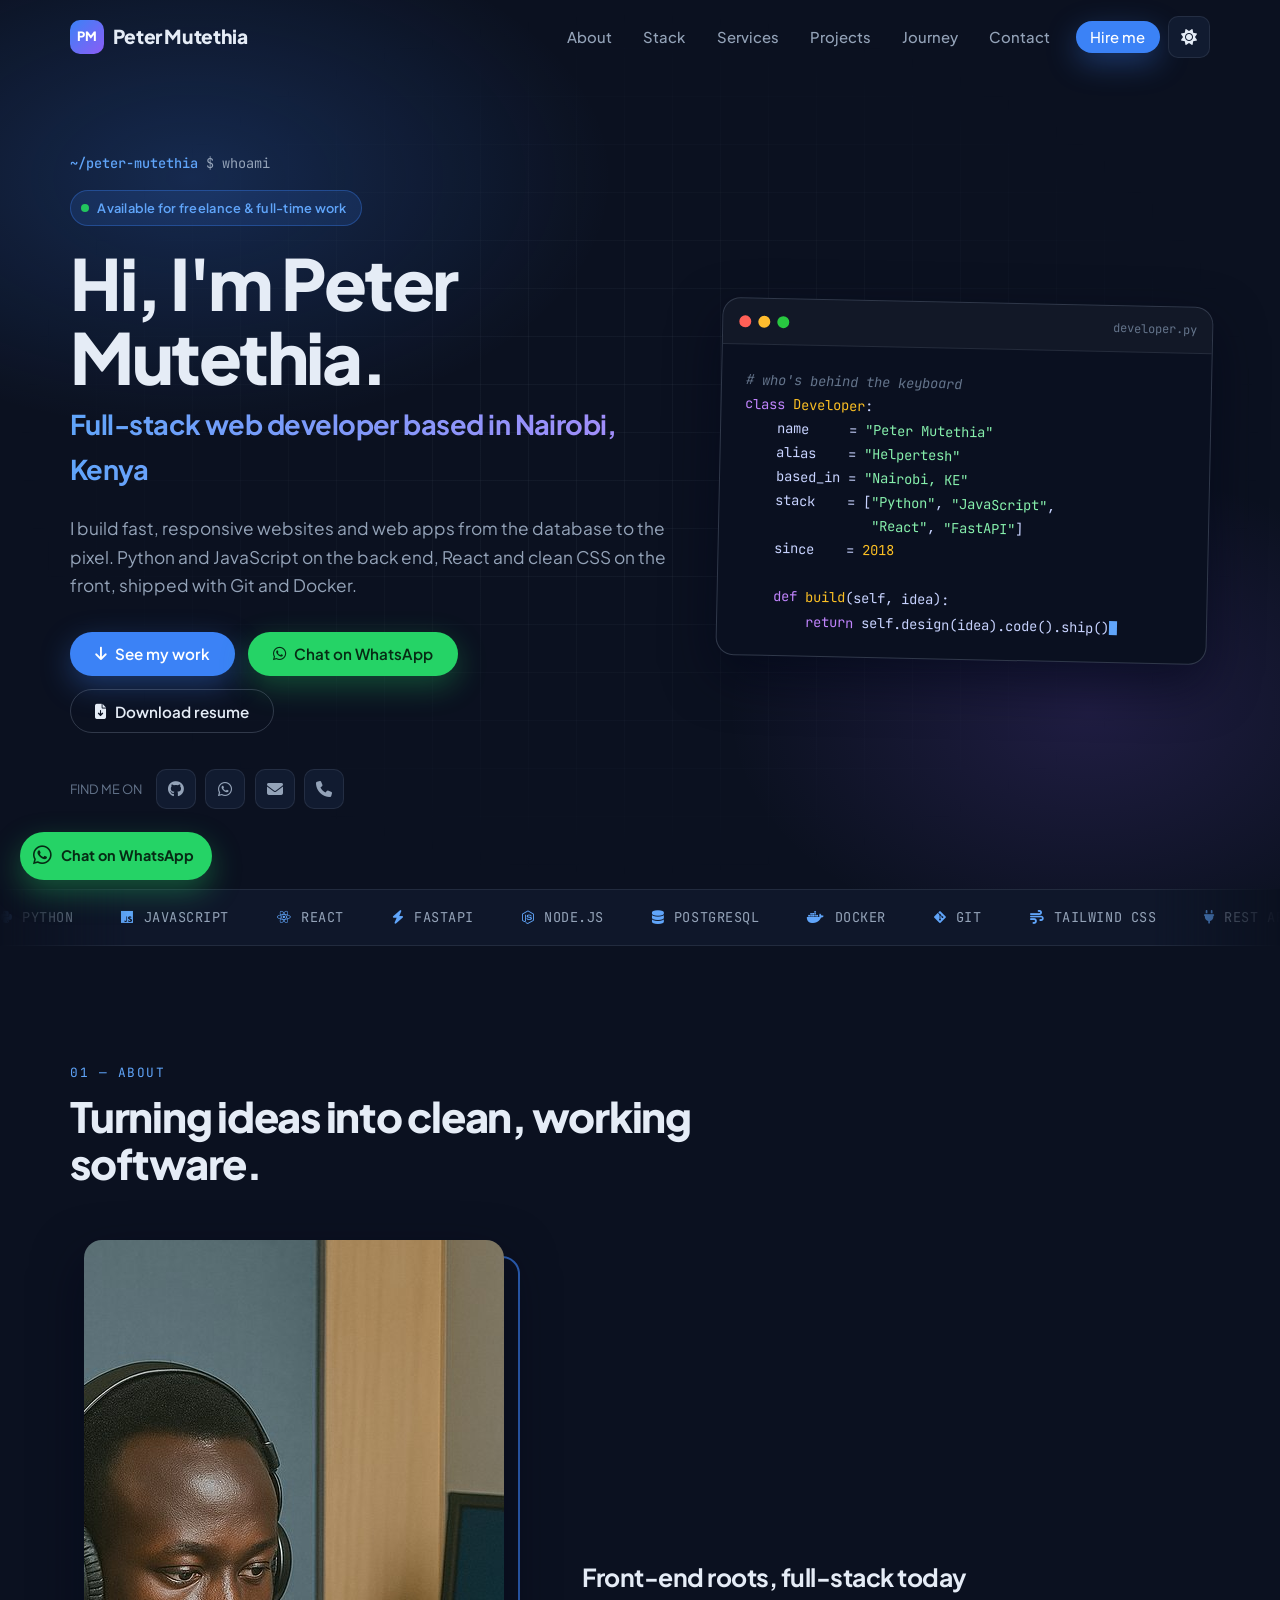
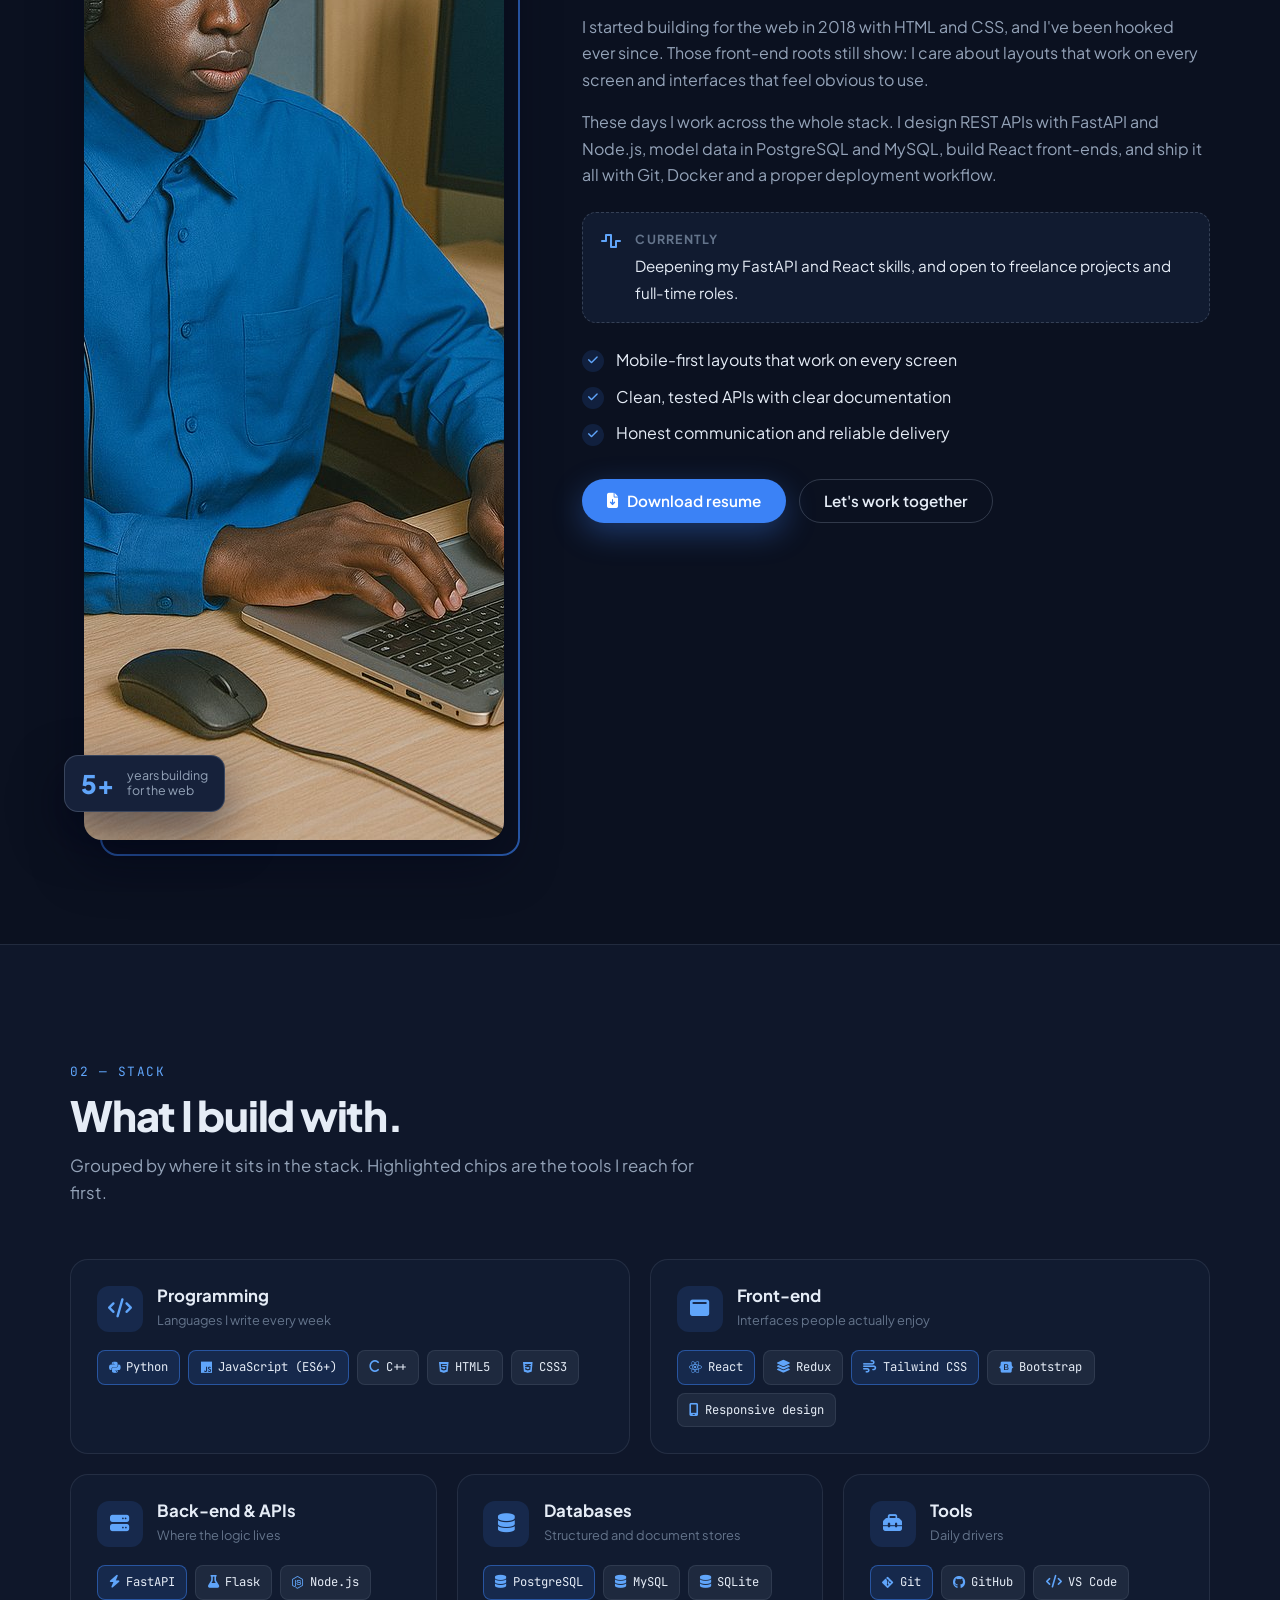
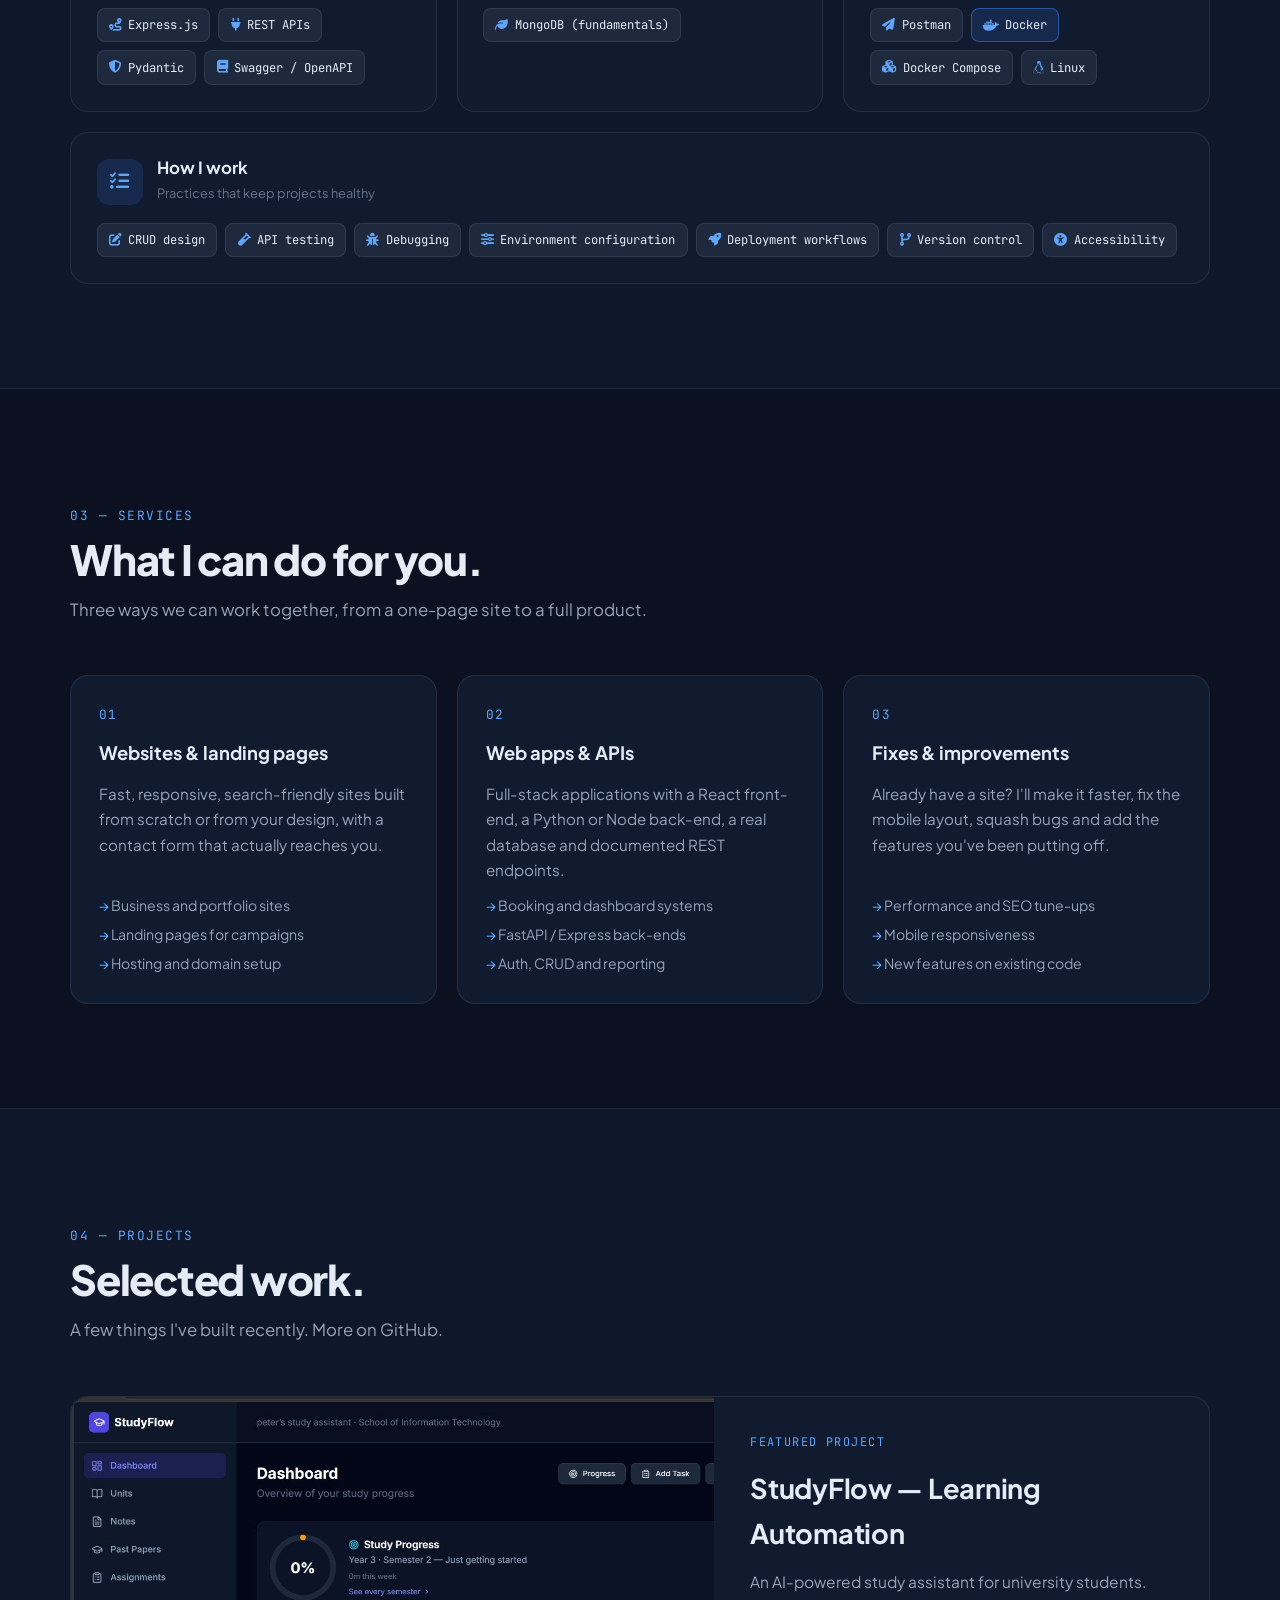
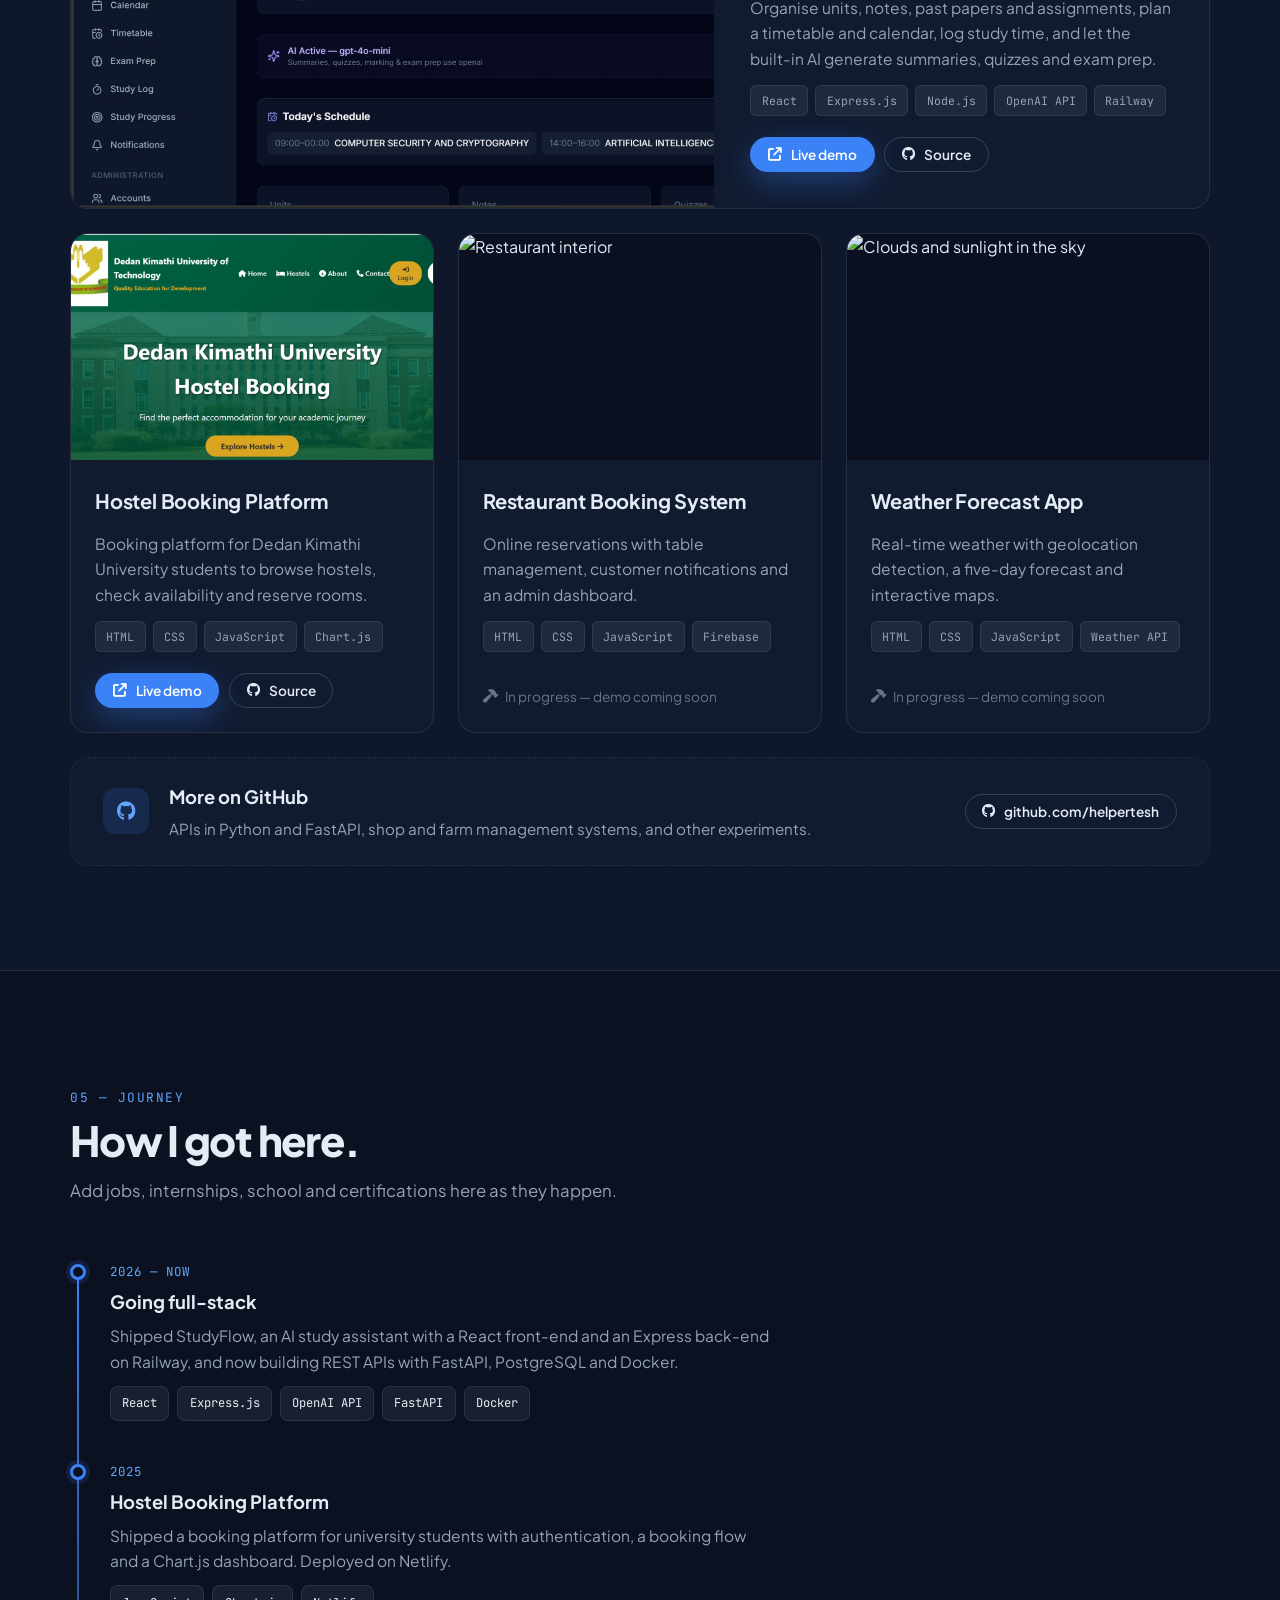
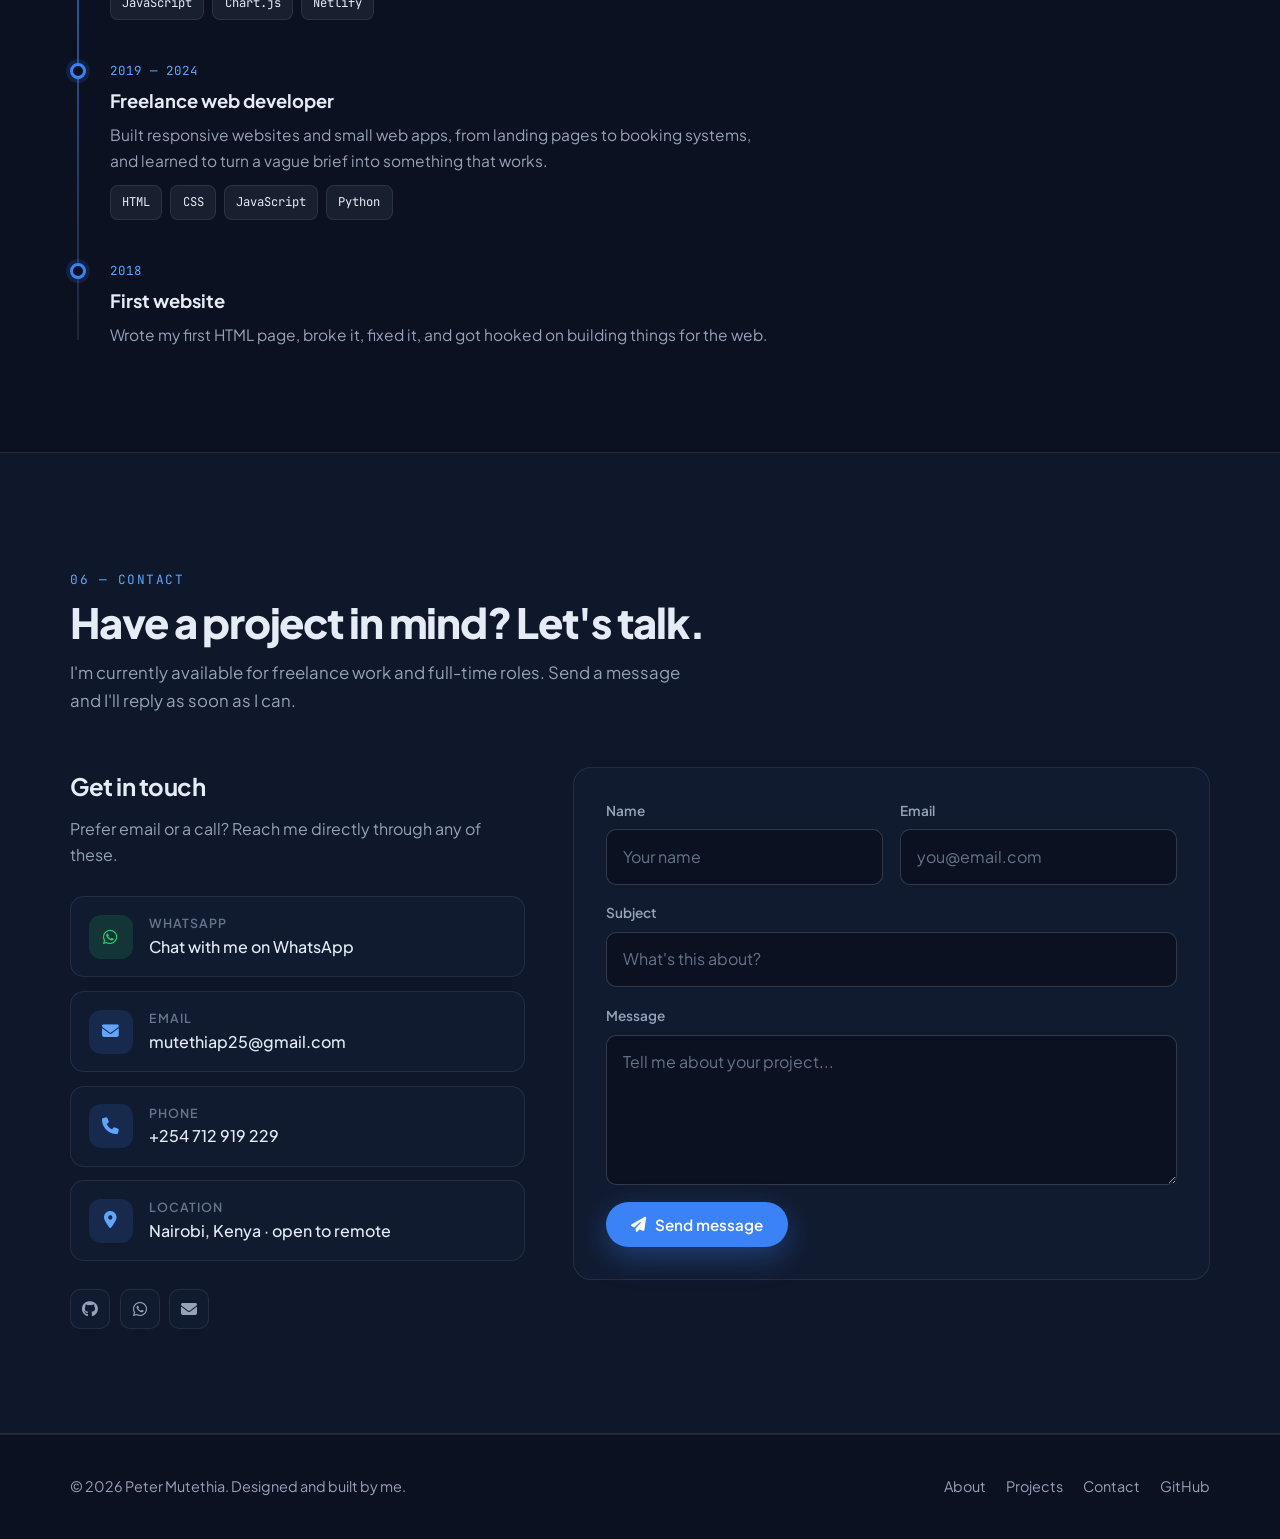
==== deploy/index.html @ 131091c8 "Initial commit: portfolio project" ====
<!DOCTYPE html>
<html lang="en" data-theme="dark">
<head>
    <meta charset="UTF-8">
    <meta name="viewport" content="width=device-width, initial-scale=1.0">
    <title>Peter Mutethia | Full-Stack Web Developer</title>
    <meta name="description" content="Peter Mutethia (Helpertesh) is a full-stack web developer in Nairobi, Kenya, building fast, responsive websites and web apps with Python, JavaScript, React and FastAPI.">
    <meta name="theme-color" content="#0b1120">

    <!-- Social sharing (what shows up when you paste the link in WhatsApp, LinkedIn, X) -->
    <meta property="og:type" content="website">
    <meta property="og:title" content="Peter Mutethia | Full-Stack Web Developer">
    <meta property="og:description" content="Fast, responsive websites and web apps. Python, JavaScript, React, FastAPI. Based in Nairobi, Kenya.">
    <meta property="og:image" content="assets/peter.jpg">
    <meta name="twitter:card" content="summary_large_image">

    <link rel="icon" href="data:image/svg+xml,%3Csvg xmlns='http://www.w3.org/2000/svg' viewBox='0 0 64 64'%3E%3Crect width='64' height='64' rx='14' fill='%233b82f6'/%3E%3Ctext x='32' y='43' font-family='Arial' font-weight='700' font-size='32' fill='white' text-anchor='middle'%3EPM%3C/text%3E%3C/svg%3E">
    <link rel="preconnect" href="https://fonts.googleapis.com">
    <link rel="preconnect" href="https://fonts.gstatic.com" crossorigin>
    <link href="https://fonts.googleapis.com/css2?family=Plus+Jakarta+Sans:wght@400;500;600;700;800&family=JetBrains+Mono:wght@400;500&display=swap" rel="stylesheet">
    <link rel="stylesheet" href="https://cdnjs.cloudflare.com/ajax/libs/font-awesome/6.4.0/css/all.min.css">
    <script src="https://cdn.jsdelivr.net/npm/emailjs-com@3.2.0/dist/email.min.js"></script>

    <!-- Structured data so Google understands who this page is about -->
    <script type="application/ld+json">
    {
      "@context": "https://schema.org",
      "@type": "Person",
      "name": "Peter Mutethia",
      "alternateName": "Helpertesh",
      "jobTitle": "Full-Stack Web Developer",
      "email": "mailto:mutethiap25@gmail.com",
      "telephone": "+254712919229",
      "address": { "@type": "PostalAddress", "addressLocality": "Nairobi", "addressCountry": "KE" },
      "sameAs": ["https://github.com/helpertesh"]
    }
    </script>

    <style>
        :root {
            --bg: #0b1120;
            --bg-2: #0f172a;
            --card: #111b30;
            --card-2: #16213a;
            --border: rgba(148, 163, 184, 0.14);
            --border-strong: rgba(148, 163, 184, 0.28);
            --grid: rgba(148, 163, 184, 0.06);
            --text: #e5ecf6;
            --muted: #94a3b8;
            --muted-2: #64748b;
            --accent: #3b82f6;
            --accent-2: #60a5fa;
            --accent-soft: rgba(59, 130, 246, 0.14);
            --glow-1: rgba(59, 130, 246, 0.22);
            --glow-2: rgba(139, 92, 246, 0.16);
            --success: #22c55e;
            --error: #ef4444;
            --radius: 18px;
            --radius-sm: 10px;
            --shadow: 0 20px 50px rgba(2, 6, 23, 0.55);
            --ease: cubic-bezier(0.22, 1, 0.36, 1);
        }
        :root[data-theme="light"] {
            --bg: #f6f8fc;
            --bg-2: #eef2f8;
            --card: #ffffff;
            --card-2: #f1f5fb;
            --border: rgba(15, 23, 42, 0.08);
            --border-strong: rgba(15, 23, 42, 0.16);
            --grid: rgba(15, 23, 42, 0.05);
            --text: #0f172a;
            --muted: #475569;
            --muted-2: #64748b;
            --accent: #2563eb;
            --accent-2: #1d4ed8;
            --accent-soft: rgba(37, 99, 235, 0.1);
            --glow-1: rgba(37, 99, 235, 0.14);
            --glow-2: rgba(139, 92, 246, 0.12);
            --shadow: 0 20px 50px rgba(15, 23, 42, 0.12);
        }

        *, *::before, *::after { box-sizing: border-box; margin: 0; padding: 0; }
        html { scroll-behavior: smooth; }
        body {
            font-family: 'Plus Jakarta Sans', system-ui, -apple-system, 'Segoe UI', sans-serif;
            background: var(--bg); color: var(--text); line-height: 1.65;
            -webkit-font-smoothing: antialiased; overflow-x: hidden;
            transition: background .3s, color .3s;
        }
        img { display: block; max-width: 100%; }
        a { color: inherit; text-decoration: none; }
        ul { list-style: none; }
        button, input, textarea { font: inherit; color: inherit; }
        ::selection { background: var(--accent); color: #fff; }
        .container { width: min(1140px, 100% - 2rem); margin: 0 auto; }
        .mono { font-family: 'JetBrains Mono', monospace; }

        /* ---------- Buttons ---------- */
        .btn {
            display: inline-flex; align-items: center; gap: .55rem;
            padding: .85rem 1.5rem; border-radius: 999px;
            font-weight: 600; font-size: .95rem; line-height: 1;
            border: 1px solid transparent; cursor: pointer; white-space: nowrap;
            transition: transform .25s var(--ease), background .25s, border-color .25s, box-shadow .25s, color .25s;
        }
        .btn:active { transform: translateY(1px) scale(.99); }
        .btn-primary { background: var(--accent); color: #fff; box-shadow: 0 10px 30px rgba(59, 130, 246, 0.35); }
        .btn-primary:hover { background: var(--accent-2); transform: translateY(-2px); box-shadow: 0 14px 34px rgba(59, 130, 246, 0.45); }
        .btn-ghost { background: transparent; color: var(--text); border-color: var(--border-strong); }
        .btn-ghost:hover { border-color: var(--accent-2); color: var(--accent-2); transform: translateY(-2px); }
        .btn-sm { padding: .6rem 1.05rem; font-size: .85rem; }
        .btn:disabled { opacity: .6; cursor: not-allowed; transform: none; }

        /* ---------- Header ---------- */
        .site-header {
            position: fixed; inset: 0 0 auto 0; z-index: 100; padding: 1rem 0;
            transition: padding .3s, background .3s, border-color .3s;
            border-bottom: 1px solid transparent;
        }
        .site-header.scrolled {
            padding: .6rem 0; background: color-mix(in srgb, var(--bg) 80%, transparent);
            backdrop-filter: blur(14px); -webkit-backdrop-filter: blur(14px);
            border-bottom-color: var(--border);
        }
        .nav { display: flex; align-items: center; justify-content: space-between; gap: 1rem; }
        .logo { font-weight: 800; font-size: 1.2rem; letter-spacing: -.02em; display: inline-flex; align-items: center; gap: .55rem; }
        .logo-mark {
            width: 34px; height: 34px; border-radius: 10px;
            background: linear-gradient(135deg, var(--accent), #8b5cf6);
            display: grid; place-items: center; font-size: .8rem; font-weight: 800; color: #fff; letter-spacing: 0;
        }
        .nav-right { display: flex; align-items: center; gap: .5rem; }
        .nav-links { display: flex; align-items: center; gap: .25rem; }
        .nav-links a {
            padding: .5rem .85rem; border-radius: 999px; font-weight: 500; font-size: .93rem; color: var(--muted);
            transition: color .2s, background .2s;
        }
        .nav-links a:hover, .nav-links a.active { color: var(--text); background: color-mix(in srgb, var(--muted) 12%, transparent); }
        .nav-links a.nav-cta { margin-left: .5rem; color: #fff; background: var(--accent); }
        .nav-links a.nav-cta:hover { background: var(--accent-2); color: #fff; }
        .icon-btn {
            width: 42px; height: 42px; border-radius: 10px; display: grid; place-items: center;
            background: var(--card); border: 1px solid var(--border); cursor: pointer; font-size: 1rem; color: var(--text);
            transition: border-color .2s, color .2s, transform .2s;
        }
        .icon-btn:hover { border-color: var(--accent); color: var(--accent-2); }
        .nav-toggle { display: none; }

        /* ---------- Hero ---------- */
        .hero {
            position: relative; overflow: hidden; padding: 9.5rem 0 5rem;
            min-height: min(100svh, 860px); display: flex; align-items: center;
        }
        .hero::before {
            content: ""; position: absolute; inset: 0; pointer-events: none;
            background:
                radial-gradient(700px 420px at 15% 20%, var(--glow-1), transparent 60%),
                radial-gradient(600px 400px at 85% 80%, var(--glow-2), transparent 60%);
        }
        .hero::after {
            content: ""; position: absolute; inset: 0; pointer-events: none;
            background-image: linear-gradient(var(--grid) 1px, transparent 1px), linear-gradient(90deg, var(--grid) 1px, transparent 1px);
            background-size: 48px 48px;
            mask-image: radial-gradient(ellipse at center, #000 20%, transparent 70%);
            -webkit-mask-image: radial-gradient(ellipse at center, #000 20%, transparent 70%);
        }
        .hero .container { position: relative; z-index: 1; }
        .hero-grid { display: grid; grid-template-columns: minmax(0, 1.1fr) minmax(0, .9fr); gap: 3rem; align-items: center; }
        .hero-copy, .hero-code { min-width: 0; }
        .terminal-line { font-family: 'JetBrains Mono', monospace; font-size: .85rem; color: var(--muted); margin-bottom: 1rem; }
        .terminal-line b { color: var(--accent-2); font-weight: 500; }
        .pill {
            display: inline-flex; align-items: center; gap: .55rem; padding: .4rem .9rem .4rem .6rem; border-radius: 999px;
            background: var(--accent-soft); border: 1px solid rgba(59, 130, 246, 0.35);
            color: var(--accent-2); font-size: .8rem; font-weight: 600; letter-spacing: .02em;
        }
        .pill .dot { width: 8px; height: 8px; border-radius: 50%; background: var(--success); animation: pulse 2s infinite; }
        @keyframes pulse {
            0% { box-shadow: 0 0 0 0 rgba(34, 197, 94, .6); }
            70% { box-shadow: 0 0 0 9px rgba(34, 197, 94, 0); }
            100% { box-shadow: 0 0 0 0 rgba(34, 197, 94, 0); }
        }
        .hero h1 { margin: 1.25rem 0 .5rem; font-size: clamp(2.6rem, 6vw, 4.4rem); line-height: 1.05; font-weight: 800; letter-spacing: -.035em; }
        .hero-role {
            font-size: clamp(1.2rem, 2.6vw, 1.7rem); font-weight: 700; letter-spacing: -.02em;
            background: linear-gradient(90deg, var(--accent-2), #a78bfa);
            -webkit-background-clip: text; background-clip: text; color: transparent;
        }
        .lead { margin: 1.4rem 0 2rem; max-width: 52ch; color: var(--muted); font-size: 1.08rem; }
        .hero-actions { display: flex; flex-wrap: wrap; gap: .8rem; }
        .hero-social { display: flex; align-items: center; gap: .6rem; margin-top: 2.25rem; }
        .hero-social span { font-size: .8rem; color: var(--muted-2); margin-right: .25rem; }
        .icon-link {
            width: 40px; height: 40px; border-radius: 10px; display: grid; place-items: center;
            border: 1px solid var(--border); background: var(--card); color: var(--muted); transition: all .25s var(--ease);
        }
        .icon-link:hover { color: var(--accent-2); border-color: var(--accent); background: var(--accent-soft); transform: translateY(-2px); }

        .code-window {
            border-radius: var(--radius); background: #0a1020; border: 1px solid rgba(148,163,184,.28);
            box-shadow: var(--shadow); overflow: hidden; transform: rotate(1.2deg); transition: transform .6s var(--ease);
        }
        .code-window:hover { transform: rotate(0deg) translateY(-4px); }
        .code-bar { display: flex; align-items: center; gap: .45rem; padding: .8rem 1rem; background: rgba(255,255,255,.03); border-bottom: 1px solid rgba(148,163,184,.14); }
        .code-bar i { width: 12px; height: 12px; border-radius: 50%; display: block; }
        .code-bar i:nth-child(1) { background: #ff5f57; } .code-bar i:nth-child(2) { background: #febc2e; } .code-bar i:nth-child(3) { background: #28c840; }
        .code-bar span { margin-left: auto; font-family: 'JetBrains Mono', monospace; font-size: .75rem; color: #64748b; }
        .code-window pre { margin: 0; padding: 1.4rem 1.5rem; font-family: 'JetBrains Mono', monospace; font-size: .86rem; line-height: 1.75; color: #c7d2fe; overflow-x: auto; }
        .kw { color: #c084fc; } .fn { color: #fbbf24; } .str { color: #86efac; } .pr { color: #7dd3fc; } .cm { color: #64748b; font-style: italic; }
        .cursor { display: inline-block; width: 8px; height: 1em; background: #60a5fa; vertical-align: -2px; animation: blink 1s steps(2) infinite; }
        @keyframes blink { to { visibility: hidden; } }

        /* ---------- Ticker ---------- */
        .ticker {
            border-top: 1px solid var(--border); border-bottom: 1px solid var(--border);
            background: var(--bg-2); overflow: hidden; padding: 1rem 0;
            mask-image: linear-gradient(90deg, transparent, #000 10%, #000 90%, transparent);
            -webkit-mask-image: linear-gradient(90deg, transparent, #000 10%, #000 90%, transparent);
        }
        .ticker-track { display: flex; gap: 3rem; width: max-content; animation: scroll 36s linear infinite; }
        .ticker-track span { display: inline-flex; align-items: center; gap: .6rem; font-family: 'JetBrains Mono', monospace; font-size: .85rem; color: var(--muted); letter-spacing: .04em; text-transform: uppercase; }
        .ticker-track span i { color: var(--accent-2); }
        @keyframes scroll { to { transform: translateX(-50%); } }

        /* ---------- Sections ---------- */
        .section { padding: 6.5rem 0; }
        .section-alt { background: var(--bg-2); border-top: 1px solid var(--border); border-bottom: 1px solid var(--border); }
        .section-head { max-width: 640px; margin-bottom: 3.25rem; }
        .section-head .eyebrow { font-family: 'JetBrains Mono', monospace; font-size: .8rem; letter-spacing: .12em; text-transform: uppercase; color: var(--accent-2); margin-bottom: .6rem; }
        .section-head h2 { font-size: clamp(1.9rem, 4vw, 2.6rem); letter-spacing: -.03em; font-weight: 800; line-height: 1.15; }
        .section-head p { margin-top: .75rem; color: var(--muted); font-size: 1.05rem; }

        /* ---------- About ---------- */
        .about-grid { display: grid; grid-template-columns: minmax(0, 5fr) minmax(0, 7fr); gap: 4rem; align-items: center; }
        .about-photo { position: relative; max-width: 420px; justify-self: center; }
        .about-photo::before { content: ""; position: absolute; inset: 0; border-radius: var(--radius); border: 2px solid var(--accent); transform: translate(16px, 16px); opacity: .7; z-index: 0; }
        .about-photo img { position: relative; z-index: 1; border-radius: var(--radius); aspect-ratio: 4 / 5; object-fit: cover; object-position: center top; box-shadow: var(--shadow); }
        .about-badge {
            position: absolute; z-index: 2; left: -1.25rem; bottom: 1.75rem;
            background: var(--card-2); border: 1px solid var(--border-strong); border-radius: 14px; padding: .8rem 1rem; box-shadow: var(--shadow);
            display: flex; align-items: center; gap: .8rem;
        }
        .about-badge .num { font-size: 1.6rem; font-weight: 800; line-height: 1; color: var(--accent-2); }
        .about-badge .lbl { font-size: .78rem; color: var(--muted); line-height: 1.2; }
        .about-text h3 { font-size: 1.55rem; letter-spacing: -.02em; margin-bottom: 1rem; }
        .about-text p { color: var(--muted); margin-bottom: 1rem; }
        .now-box {
            display: flex; gap: .9rem; align-items: flex-start; margin: 1.5rem 0;
            padding: 1rem 1.1rem; border-radius: 14px; background: var(--card); border: 1px dashed var(--border-strong);
        }
        .now-box i { color: var(--accent-2); margin-top: .25rem; }
        .now-box strong { display: block; font-size: .78rem; letter-spacing: .1em; text-transform: uppercase; color: var(--muted-2); margin-bottom: .2rem; }
        .now-box span { color: var(--text); font-size: .95rem; }
        .checklist { display: grid; gap: .65rem; margin: 0 0 2rem; }
        .checklist li { display: flex; align-items: flex-start; gap: .75rem; }
        .checklist i { flex: none; width: 22px; height: 22px; border-radius: 50%; display: grid; place-items: center; background: var(--accent-soft); color: var(--accent-2); font-size: .7rem; margin-top: .2rem; }
        .about-actions { display: flex; flex-wrap: wrap; gap: .8rem; }

        /* ---------- Stack (bento) ---------- */
        .stack-grid { display: grid; grid-template-columns: repeat(6, 1fr); gap: 1.25rem; }
        .stack-card {
            position: relative; overflow: hidden; grid-column: span 2;
            padding: 1.6rem; border-radius: var(--radius); background: var(--card); border: 1px solid var(--border);
            transition: transform .35s var(--ease), border-color .3s, box-shadow .3s;
        }
        .stack-card.wide { grid-column: span 3; }
        .stack-card.full { grid-column: span 6; }
        .stack-card::after { content: ""; position: absolute; inset: 0; opacity: 0; transition: opacity .3s; background: radial-gradient(400px 160px at 20% 0%, var(--glow-1), transparent 60%); pointer-events: none; }
        .stack-card:hover { transform: translateY(-6px); border-color: rgba(59,130,246,.45); box-shadow: var(--shadow); }
        .stack-card:hover::after { opacity: 1; }
        .stack-card > * { position: relative; z-index: 1; }
        .stack-top { display: flex; align-items: center; gap: .9rem; margin-bottom: 1.1rem; }
        .stack-icon { width: 46px; height: 46px; border-radius: 12px; display: grid; place-items: center; background: var(--accent-soft); color: var(--accent-2); font-size: 1.2rem; flex: none; }
        .stack-card h3 { font-size: 1.05rem; line-height: 1.2; }
        .stack-card .stack-sub { font-size: .8rem; color: var(--muted-2); }
        .chips { display: flex; flex-wrap: wrap; gap: .5rem; }
        .chips li {
            font-family: 'JetBrains Mono', monospace; font-size: .76rem; padding: .4rem .7rem; border-radius: 8px;
            background: color-mix(in srgb, var(--muted) 10%, transparent); color: var(--text); border: 1px solid var(--border);
            display: inline-flex; align-items: center; gap: .4rem; transition: border-color .2s, color .2s;
        }
        .chips li i { color: var(--accent-2); font-size: .8rem; }
        .chips li.hot { border-color: rgba(59,130,246,.5); background: var(--accent-soft); }
        .stack-card:hover .chips li { border-color: var(--border-strong); }

        /* ---------- Services ---------- */
        .services-grid { display: grid; grid-template-columns: repeat(3, 1fr); gap: 1.25rem; }
        .service-card {
            padding: 1.75rem; border-radius: var(--radius); background: var(--card); border: 1px solid var(--border);
            display: flex; flex-direction: column; gap: .8rem; transition: transform .35s var(--ease), border-color .3s, box-shadow .3s;
        }
        .service-card:hover { transform: translateY(-6px); border-color: rgba(59,130,246,.45); box-shadow: var(--shadow); }
        .service-num { font-family: 'JetBrains Mono', monospace; font-size: .8rem; color: var(--accent-2); letter-spacing: .1em; }
        .service-card h3 { font-size: 1.15rem; }
        .service-card p { color: var(--muted); font-size: .95rem; flex: 1; }
        .service-card ul { display: grid; gap: .35rem; font-size: .88rem; color: var(--muted); }
        .service-card ul li::before { content: "→ "; color: var(--accent-2); }

        /* ---------- Timeline ---------- */
        .timeline { position: relative; max-width: 760px; }
        .timeline::before { content: ""; position: absolute; left: 7px; top: 8px; bottom: 8px; width: 2px; background: linear-gradient(var(--accent), var(--border)); }
        .tl-item { position: relative; padding: 0 0 2.25rem 2.5rem; }
        .tl-item:last-child { padding-bottom: 0; }
        .tl-item::before {
            content: ""; position: absolute; left: 0; top: .45rem; width: 16px; height: 16px; border-radius: 50%;
            background: var(--bg); border: 3px solid var(--accent); box-shadow: 0 0 0 4px var(--accent-soft);
        }
        .tl-date { font-family: 'JetBrains Mono', monospace; font-size: .78rem; letter-spacing: .08em; text-transform: uppercase; color: var(--accent-2); }
        .tl-item h3 { font-size: 1.15rem; margin: .25rem 0 .35rem; }
        .tl-item p { color: var(--muted); font-size: .97rem; max-width: 60ch; }
        .tl-item .chips { margin-top: .7rem; }

        /* ---------- Projects ---------- */
        .projects-grid { display: grid; grid-template-columns: repeat(3, 1fr); gap: 1.5rem; }
        .project-card {
            display: flex; flex-direction: column; overflow: hidden;
            border-radius: var(--radius); background: var(--card); border: 1px solid var(--border);
            transition: transform .35s var(--ease), border-color .3s, box-shadow .3s;
        }
        .project-card:hover { transform: translateY(-6px); border-color: var(--border-strong); box-shadow: var(--shadow); }
        .project-card.featured { grid-column: span 3; display: grid; grid-template-columns: minmax(0, 1.3fr) minmax(0, 1fr); }
        .project-thumb { position: relative; display: block; overflow: hidden; aspect-ratio: 16 / 10; background: #0a1020; }
        .project-card.featured .project-thumb { aspect-ratio: auto; min-height: 320px; }
        .project-thumb img { width: 100%; height: 100%; object-fit: cover; object-position: top; transition: transform .7s var(--ease); }
        .project-card:hover .project-thumb img { transform: scale(1.05); }
        .project-thumb .overlay { position: absolute; inset: 0; display: grid; place-items: center; background: rgba(11, 17, 32, 0.55); opacity: 0; transition: opacity .3s; }
        .project-thumb:hover .overlay, .project-thumb:focus-visible .overlay { opacity: 1; }
        .project-thumb .overlay span { display: inline-flex; align-items: center; gap: .5rem; padding: .7rem 1.2rem; border-radius: 999px; background: #fff; color: #0b1120; font-weight: 700; font-size: .9rem; }
        .project-body { padding: 1.5rem; display: flex; flex-direction: column; gap: .85rem; flex: 1; }
        .project-card.featured .project-body { padding: 2.25rem; justify-content: center; }
        .project-kicker { font-family: 'JetBrains Mono', monospace; font-size: .74rem; letter-spacing: .12em; text-transform: uppercase; color: var(--accent-2); }
        .project-body h3 { font-size: 1.25rem; letter-spacing: -.01em; }
        .project-card.featured h3 { font-size: 1.7rem; }
        .project-body p { color: var(--muted); font-size: .97rem; }
        .tags { display: flex; flex-wrap: wrap; gap: .45rem; }
        .tags li { font-family: 'JetBrains Mono', monospace; font-size: .72rem; padding: .3rem .65rem; border-radius: 6px; background: color-mix(in srgb, var(--muted) 10%, transparent); color: var(--muted); border: 1px solid var(--border); }
        .project-links { display: flex; flex-wrap: wrap; gap: .6rem; margin-top: auto; padding-top: .5rem; }
        .soon { font-size: .85rem; color: var(--muted-2); display: inline-flex; align-items: center; gap: .45rem; }
        .more-card { grid-column: 1 / -1; flex-direction: row; align-items: center; gap: 1.25rem; padding: 1.5rem 2rem; border-style: dashed; }
        .more-card .stack-icon { margin: 0; }
        .more-card h3 { font-size: 1.15rem; margin-bottom: .2rem; }
        .more-card p { color: var(--muted); font-size: .95rem; }
        .more-card .btn { margin-left: auto; }

        /* ---------- Contact ---------- */
        .contact-grid { display: grid; grid-template-columns: minmax(0, 5fr) minmax(0, 7fr); gap: 3rem; align-items: start; }
        .contact-aside h3 { font-size: 1.5rem; letter-spacing: -.02em; margin-bottom: .6rem; }
        .contact-aside > p { color: var(--muted); margin-bottom: 1.75rem; }
        .contact-list { display: grid; gap: .85rem; margin-bottom: 1.75rem; }
        .contact-list li { display: flex; align-items: center; gap: 1rem; padding: 1rem 1.1rem; border-radius: 14px; background: var(--card); border: 1px solid var(--border); transition: border-color .25s, transform .25s var(--ease); }
        .contact-list li:hover { border-color: rgba(59,130,246,.45); transform: translateX(4px); }
        .contact-icon { flex: none; width: 44px; height: 44px; border-radius: 12px; display: grid; place-items: center; background: var(--accent-soft); color: var(--accent-2); font-size: 1.05rem; }
        .contact-list strong { display: block; font-size: .78rem; color: var(--muted-2); text-transform: uppercase; letter-spacing: .08em; font-weight: 600; }
        .contact-list a, .contact-list span.val { font-weight: 500; }
        .contact-list a:hover { color: var(--accent-2); }
        .social-row { display: flex; gap: .6rem; }
        .contact-form { padding: 2rem; border-radius: var(--radius); background: var(--card); border: 1px solid var(--border); display: grid; gap: 1.1rem; }
        .form-row { display: grid; grid-template-columns: 1fr 1fr; gap: 1.1rem; }
        .field { display: grid; gap: .45rem; }
        .field label { font-size: .85rem; font-weight: 600; color: var(--muted); }
        .field input, .field textarea { width: 100%; padding: .85rem 1rem; border-radius: var(--radius-sm); background: var(--bg); border: 1px solid var(--border-strong); color: var(--text); transition: border-color .2s, box-shadow .2s; }
        .field input::placeholder, .field textarea::placeholder { color: var(--muted-2); }
        .field input:focus, .field textarea:focus { outline: none; border-color: var(--accent); box-shadow: 0 0 0 4px rgba(59,130,246,.18); }
        .field textarea { resize: vertical; min-height: 150px; }
        .contact-form .btn { justify-self: start; }

        /* ---------- WhatsApp ---------- */
        .wa { --wa: #25d366; }
        .icon-link.wa:hover, .contact-list li.wa:hover { border-color: var(--wa); }
        .icon-link.wa:hover { color: var(--wa); background: rgba(37, 211, 102, .12); }
        .contact-list li.wa .contact-icon { background: rgba(37, 211, 102, .14); color: var(--wa); }
        .contact-list li.wa a:hover { color: var(--wa); }
        .btn-wa { background: #25d366; color: #062b14; box-shadow: 0 10px 30px rgba(37, 211, 102, .3); }
        .btn-wa:hover { background: #2ee07a; transform: translateY(-2px); box-shadow: 0 14px 34px rgba(37, 211, 102, .4); color: #062b14; }
        .wa-float {
            position: fixed; left: 1.25rem; bottom: 1.25rem; z-index: 95;
            display: inline-flex; align-items: center; gap: .6rem; padding: .75rem 1.1rem .75rem .8rem;
            border-radius: 999px; background: #25d366; color: #062b14; font-weight: 700; font-size: .9rem;
            box-shadow: 0 12px 30px rgba(37, 211, 102, .35); transition: transform .25s var(--ease), box-shadow .25s;
        }
        .wa-float i { font-size: 1.35rem; }
        .wa-float:hover { transform: translateY(-3px); box-shadow: 0 16px 36px rgba(37, 211, 102, .45); }
        @media (max-width: 768px) {
            .wa-float { padding: .8rem; }
            .wa-float span { display: none; }
        }

        /* ---------- Footer ---------- */
        .site-footer { padding: 2.5rem 0; border-top: 1px solid var(--border); }
        .footer-inner { display: flex; flex-wrap: wrap; align-items: center; justify-content: space-between; gap: 1rem; color: var(--muted); font-size: .9rem; }
        .footer-links { display: flex; gap: 1.25rem; }
        .footer-links a:hover { color: var(--accent-2); }

        /* ---------- Toast + back to top ---------- */
        .toast {
            position: fixed; left: 50%; bottom: 1.5rem; z-index: 200; transform: translate(-50%, 20px); opacity: 0; pointer-events: none;
            padding: .9rem 1.3rem; border-radius: 12px; font-weight: 600; font-size: .92rem;
            background: var(--card-2); border: 1px solid var(--border-strong); color: var(--text); box-shadow: var(--shadow);
            transition: transform .35s var(--ease), opacity .3s; display: flex; align-items: center; gap: .6rem; max-width: calc(100% - 2rem);
        }
        .toast.show { transform: translate(-50%, 0); opacity: 1; }
        .toast.success { border-color: rgba(34,197,94,.5); } .toast.success i { color: var(--success); }
        .toast.error { border-color: rgba(239,68,68,.5); } .toast.error i { color: var(--error); }
        .to-top {
            position: fixed; right: 1.25rem; bottom: 1.25rem; z-index: 90; width: 44px; height: 44px; border-radius: 12px; display: grid; place-items: center;
            background: var(--card-2); border: 1px solid var(--border-strong); color: var(--text); cursor: pointer;
            opacity: 0; transform: translateY(10px); pointer-events: none; transition: opacity .3s, transform .3s var(--ease), border-color .2s;
        }
        .to-top.show { opacity: 1; transform: none; pointer-events: auto; }
        .to-top:hover { border-color: var(--accent); color: var(--accent-2); }

        /* ---------- Reveal ---------- */
        .reveal { opacity: 0; transform: translateY(24px); transition: opacity .7s var(--ease), transform .7s var(--ease); }
        .reveal.visible { opacity: 1; transform: none; }
        .delay-1 { transition-delay: .12s; } .delay-2 { transition-delay: .24s; } .delay-3 { transition-delay: .36s; }
        @media (prefers-reduced-motion: reduce) {
            *, *::before, *::after { animation: none !important; transition: none !important; }
            .reveal { opacity: 1; transform: none; } html { scroll-behavior: auto; }
        }

        /* ---------- Responsive ---------- */
        @media (max-width: 1024px) {
            .hero-grid { grid-template-columns: 1fr; gap: 2.5rem; }
            .code-window { max-width: 560px; transform: none; }
            .projects-grid, .services-grid { grid-template-columns: repeat(2, 1fr); }
            .project-card.featured { grid-column: span 2; grid-template-columns: 1fr; }
            .project-card.featured .project-thumb { aspect-ratio: 16 / 9; min-height: 0; }
            .stack-grid { grid-template-columns: repeat(2, 1fr); }
            .stack-card, .stack-card.wide { grid-column: span 1; }
            .stack-card.full { grid-column: span 2; }
            .about-grid { grid-template-columns: 1fr; gap: 3rem; }
            .about-photo { max-width: 360px; }
            .contact-grid { grid-template-columns: 1fr; }
        }
        @media (max-width: 768px) {
            .section { padding: 4.5rem 0; }
            .hero { padding: 7.5rem 0 4rem; min-height: 0; }
            .nav-toggle { display: grid; }
            .nav-links {
                position: absolute; top: calc(100% + .5rem); left: 1rem; right: 1rem;
                flex-direction: column; align-items: stretch; gap: .25rem; padding: .75rem;
                background: var(--bg-2); border: 1px solid var(--border-strong); border-radius: 14px; box-shadow: var(--shadow);
                opacity: 0; transform: translateY(-8px); pointer-events: none; transition: opacity .25s, transform .25s var(--ease);
            }
            .nav-links.open { opacity: 1; transform: none; pointer-events: auto; }
            .nav-links a { padding: .8rem 1rem; }
            .nav-links a.nav-cta { margin: .35rem 0 0; justify-content: center; }
            .projects-grid, .services-grid, .stack-grid { grid-template-columns: 1fr; }
            .project-card.featured, .stack-card.full { grid-column: span 1; }
            .more-card { flex-direction: column; align-items: flex-start; }
            .more-card .btn { margin-left: 0; }
            .form-row { grid-template-columns: 1fr; }
            .contact-form { padding: 1.4rem; }
            .about-badge { left: 0; bottom: -1rem; }
            .about-photo { width: calc(100% - 12px); }
            .about-photo::before { transform: translate(12px, 12px); }
            .code-window pre { font-size: .78rem; padding: 1.1rem; }
            .footer-inner { justify-content: center; text-align: center; }
        }
    </style>
</head>
<body>

    <header class="site-header" id="top">
        <div class="container nav">
            <a href="#top" class="logo"><span class="logo-mark">PM</span>Peter Mutethia</a>
            <div class="nav-right">
                <ul class="nav-links" id="navLinks">
                    <li><a href="#about">About</a></li>
                    <li><a href="#stack">Stack</a></li>
                    <li><a href="#services">Services</a></li>
                    <li><a href="#projects">Projects</a></li>
                    <li><a href="#journey">Journey</a></li>
                    <li><a href="#contact">Contact</a></li>
                    <li><a href="#contact" class="btn btn-primary btn-sm nav-cta">Hire me</a></li>
                </ul>
                <button type="button" class="icon-btn" id="themeToggle" aria-label="Switch to light theme" title="Toggle theme"><i class="fas fa-sun"></i></button>
                <button type="button" class="icon-btn nav-toggle" aria-label="Toggle menu" aria-expanded="false" aria-controls="navLinks"><i class="fas fa-bars"></i></button>
            </div>
        </div>
    </header>

    <main>
        <!-- ============ HERO ============ -->
        <section class="hero" id="home">
            <div class="container hero-grid">
                <div class="hero-copy reveal">
                    <p class="terminal-line"><b>~/peter-mutethia</b> $ whoami</p>
                    <span class="pill"><span class="dot"></span> Available for freelance &amp; full-time work</span>
                    <h1>Hi, I'm Peter Mutethia.</h1>
                    <p class="hero-role">Full-stack web developer based in Nairobi, Kenya</p>
                    <p class="lead">I build fast, responsive websites and web apps from the database to the pixel. Python and JavaScript on the back end, React and clean CSS on the front, shipped with Git and Docker.</p>
                    <div class="hero-actions">
                        <a href="#projects" class="btn btn-primary"><i class="fas fa-arrow-down"></i> See my work</a>
                        <a href="https://wa.me/254712919229?text=Hi%20Peter%2C%20I%20found%20your%20portfolio%20and%20would%20like%20to%20talk%20about%20a%20project." target="_blank" rel="noopener" class="btn btn-wa"><i class="fab fa-whatsapp"></i> Chat on WhatsApp</a>
                        <a href="Peter-Mutethia-Resume.pdf" class="btn btn-ghost" download><i class="fas fa-file-arrow-down"></i> Download resume</a>
                    </div>
                    <div class="hero-social">
                        <span>FIND ME ON</span>
                        <!-- EDIT: add LinkedIn / X / etc. by copying one of these lines and changing the href + icon -->
                        <a class="icon-link" href="https://github.com/helpertesh" target="_blank" rel="noopener" aria-label="GitHub"><i class="fab fa-github"></i></a>
                        <a class="icon-link wa" href="https://wa.me/254712919229?text=Hi%20Peter%2C%20I%20found%20your%20portfolio%20and%20would%20like%20to%20talk%20about%20a%20project." target="_blank" rel="noopener" aria-label="WhatsApp"><i class="fab fa-whatsapp"></i></a>
                        <a class="icon-link" href="mailto:mutethiap25@gmail.com" aria-label="Email"><i class="fas fa-envelope"></i></a>
                        <a class="icon-link" href="tel:+254712919229" aria-label="Phone"><i class="fas fa-phone"></i></a>
                    </div>
                </div>

                <div class="hero-code reveal delay-1">
                    <div class="code-window" aria-hidden="true">
                        <div class="code-bar"><i></i><i></i><i></i><span>developer.py</span></div>
<pre><span class="cm"># who's behind the keyboard</span>
<span class="kw">class</span> <span class="fn">Developer</span>:
    name     = <span class="str">"Peter Mutethia"</span>
    alias    = <span class="str">"Helpertesh"</span>
    based_in = <span class="str">"Nairobi, KE"</span>
    stack    = [<span class="str">"Python"</span>, <span class="str">"JavaScript"</span>,
                <span class="str">"React"</span>, <span class="str">"FastAPI"</span>]
    since    = <span class="fn">2018</span>

    <span class="kw">def</span> <span class="fn">build</span>(self, idea):
        <span class="kw">return</span> self.design(idea).code().ship()<span class="cursor"></span></pre>
                    </div>
                </div>
            </div>
        </section>

        <!-- ============ TICKER ============ -->
        <div class="ticker" aria-hidden="true">
            <div class="ticker-track" id="ticker">
                <span><i class="fab fa-python"></i>Python</span>
                <span><i class="fab fa-js"></i>JavaScript</span>
                <span><i class="fab fa-react"></i>React</span>
                <span><i class="fas fa-bolt"></i>FastAPI</span>
                <span><i class="fab fa-node-js"></i>Node.js</span>
                <span><i class="fas fa-database"></i>PostgreSQL</span>
                <span><i class="fab fa-docker"></i>Docker</span>
                <span><i class="fab fa-git-alt"></i>Git</span>
                <span><i class="fas fa-wind"></i>Tailwind CSS</span>
                <span><i class="fas fa-plug"></i>REST APIs</span>
                <span><i class="fab fa-linux"></i>Linux</span>
            </div>
        </div>

        <!-- ============ ABOUT ============ -->
        <section class="section" id="about">
            <div class="container">
                <header class="section-head reveal">
                    <p class="eyebrow">01 &mdash; About</p>
                    <h2>Turning ideas into clean, working software.</h2>
                </header>
                <div class="about-grid">
                    <div class="about-photo reveal">
                        <img src="assets/peter.jpg" alt="Peter Mutethia working at a laptop" width="800" height="1200" loading="lazy">
                        <div class="about-badge">
                            <span class="num">5+</span>
                            <span class="lbl">years building<br>for the web</span>
                        </div>
                    </div>
                    <div class="about-text reveal delay-1">
                        <h3>Front-end roots, full-stack today</h3>
                        <p>I started building for the web in 2018 with HTML and CSS, and I've been hooked ever since. Those front-end roots still show: I care about layouts that work on every screen and interfaces that feel obvious to use.</p>
                        <p>These days I work across the whole stack. I design REST APIs with FastAPI and Node.js, model data in PostgreSQL and MySQL, build React front-ends, and ship it all with Git, Docker and a proper deployment workflow.</p>
                        <div class="now-box">
                            <i class="fas fa-wave-square"></i>
                            <div>
                                <strong>Currently</strong>
                                <span>Deepening my FastAPI and React skills, and open to freelance projects and full-time roles.</span>
                            </div>
                        </div>
                        <ul class="checklist">
                            <li><i class="fas fa-check"></i> Mobile-first layouts that work on every screen</li>
                            <li><i class="fas fa-check"></i> Clean, tested APIs with clear documentation</li>
                            <li><i class="fas fa-check"></i> Honest communication and reliable delivery</li>
                        </ul>
                        <div class="about-actions">
                            <a href="Peter-Mutethia-Resume.pdf" class="btn btn-primary" download><i class="fas fa-file-arrow-down"></i> Download resume</a>
                            <a href="#contact" class="btn btn-ghost">Let's work together</a>
                        </div>
                    </div>
                </div>
            </div>
        </section>

        <!-- ============ STACK ============ -->
        <section class="section section-alt" id="stack">
            <div class="container">
                <header class="section-head reveal">
                    <p class="eyebrow">02 &mdash; Stack</p>
                    <h2>What I build with.</h2>
                    <p>Grouped by where it sits in the stack. Highlighted chips are the tools I reach for first.</p>
                </header>
                <!-- EDIT: add a tool by copying a <li> inside the right card. Add class="hot" to highlight it. -->
                <div class="stack-grid">
                    <article class="stack-card wide reveal">
                        <div class="stack-top">
                            <div class="stack-icon"><i class="fas fa-code"></i></div>
                            <div><h3>Programming</h3><span class="stack-sub">Languages I write every week</span></div>
                        </div>
                        <ul class="chips">
                            <li class="hot"><i class="fab fa-python"></i>Python</li>
                            <li class="hot"><i class="fab fa-js"></i>JavaScript (ES6+)</li>
                            <li><i class="fas fa-c"></i>C++</li>
                            <li><i class="fab fa-html5"></i>HTML5</li>
                            <li><i class="fab fa-css3-alt"></i>CSS3</li>
                        </ul>
                    </article>
                    <article class="stack-card wide reveal delay-1">
                        <div class="stack-top">
                            <div class="stack-icon"><i class="fas fa-window-maximize"></i></div>
                            <div><h3>Front-end</h3><span class="stack-sub">Interfaces people actually enjoy</span></div>
                        </div>
                        <ul class="chips">
                            <li class="hot"><i class="fab fa-react"></i>React</li>
                            <li><i class="fas fa-layer-group"></i>Redux</li>
                            <li class="hot"><i class="fas fa-wind"></i>Tailwind CSS</li>
                            <li><i class="fab fa-bootstrap"></i>Bootstrap</li>
                            <li><i class="fas fa-mobile-screen"></i>Responsive design</li>
                        </ul>
                    </article>
                    <article class="stack-card reveal">
                        <div class="stack-top">
                            <div class="stack-icon"><i class="fas fa-server"></i></div>
                            <div><h3>Back-end &amp; APIs</h3><span class="stack-sub">Where the logic lives</span></div>
                        </div>
                        <ul class="chips">
                            <li class="hot"><i class="fas fa-bolt"></i>FastAPI</li>
                            <li><i class="fas fa-flask"></i>Flask</li>
                            <li><i class="fab fa-node-js"></i>Node.js</li>
                            <li><i class="fas fa-route"></i>Express.js</li>
                            <li><i class="fas fa-plug"></i>REST APIs</li>
                            <li><i class="fas fa-shield-halved"></i>Pydantic</li>
                            <li><i class="fas fa-book"></i>Swagger / OpenAPI</li>
                        </ul>
                    </article>
                    <article class="stack-card reveal delay-1">
                        <div class="stack-top">
                            <div class="stack-icon"><i class="fas fa-database"></i></div>
                            <div><h3>Databases</h3><span class="stack-sub">Structured and document stores</span></div>
                        </div>
                        <ul class="chips">
                            <li class="hot"><i class="fas fa-database"></i>PostgreSQL</li>
                            <li><i class="fas fa-database"></i>MySQL</li>
                            <li><i class="fas fa-database"></i>SQLite</li>
                            <li><i class="fas fa-leaf"></i>MongoDB (fundamentals)</li>
                        </ul>
                    </article>
                    <article class="stack-card reveal delay-2">
                        <div class="stack-top">
                            <div class="stack-icon"><i class="fas fa-toolbox"></i></div>
                            <div><h3>Tools</h3><span class="stack-sub">Daily drivers</span></div>
                        </div>
                        <ul class="chips">
                            <li class="hot"><i class="fab fa-git-alt"></i>Git</li>
                            <li><i class="fab fa-github"></i>GitHub</li>
                            <li><i class="fas fa-code"></i>VS Code</li>
                            <li><i class="fas fa-paper-plane"></i>Postman</li>
                            <li class="hot"><i class="fab fa-docker"></i>Docker</li>
                            <li><i class="fas fa-cubes"></i>Docker Compose</li>
                            <li><i class="fab fa-linux"></i>Linux</li>
                        </ul>
                    </article>
                    <article class="stack-card full reveal">
                        <div class="stack-top">
                            <div class="stack-icon"><i class="fas fa-list-check"></i></div>
                            <div><h3>How I work</h3><span class="stack-sub">Practices that keep projects healthy</span></div>
                        </div>
                        <ul class="chips">
                            <li><i class="fas fa-pen-to-square"></i>CRUD design</li>
                            <li><i class="fas fa-vial"></i>API testing</li>
                            <li><i class="fas fa-bug"></i>Debugging</li>
                            <li><i class="fas fa-sliders"></i>Environment configuration</li>
                            <li><i class="fas fa-rocket"></i>Deployment workflows</li>
                            <li><i class="fas fa-code-branch"></i>Version control</li>
                            <li><i class="fas fa-universal-access"></i>Accessibility</li>
                        </ul>
                    </article>
                </div>
            </div>
        </section>

        <!-- ============ SERVICES ============ -->
        <section class="section" id="services">
            <div class="container">
                <header class="section-head reveal">
                    <p class="eyebrow">03 &mdash; Services</p>
                    <h2>What I can do for you.</h2>
                    <p>Three ways we can work together, from a one-page site to a full product.</p>
                </header>
                <div class="services-grid">
                    <article class="service-card reveal">
                        <span class="service-num">01</span>
                        <h3>Websites &amp; landing pages</h3>
                        <p>Fast, responsive, search-friendly sites built from scratch or from your design, with a contact form that actually reaches you.</p>
                        <ul>
                            <li>Business and portfolio sites</li>
                            <li>Landing pages for campaigns</li>
                            <li>Hosting and domain setup</li>
                        </ul>
                    </article>
                    <article class="service-card reveal delay-1">
                        <span class="service-num">02</span>
                        <h3>Web apps &amp; APIs</h3>
                        <p>Full-stack applications with a React front-end, a Python or Node back-end, a real database and documented REST endpoints.</p>
                        <ul>
                            <li>Booking and dashboard systems</li>
                            <li>FastAPI / Express back-ends</li>
                            <li>Auth, CRUD and reporting</li>
                        </ul>
                    </article>
                    <article class="service-card reveal delay-2">
                        <span class="service-num">03</span>
                        <h3>Fixes &amp; improvements</h3>
                        <p>Already have a site? I'll make it faster, fix the mobile layout, squash bugs and add the features you've been putting off.</p>
                        <ul>
                            <li>Performance and SEO tune-ups</li>
                            <li>Mobile responsiveness</li>
                            <li>New features on existing code</li>
                        </ul>
                    </article>
                </div>
            </div>
        </section>

        <!-- ============ PROJECTS ============ -->
        <section class="section section-alt" id="projects">
            <div class="container">
                <header class="section-head reveal">
                    <p class="eyebrow">04 &mdash; Projects</p>
                    <h2>Selected work.</h2>
                    <p>A few things I've built recently. More on GitHub.</p>
                </header>
                <!--
                    EDIT: HOW TO ADD A PROJECT
                    Copy one <article class="project-card"> block below and change:
                      - the <img src> (put your screenshot in /assets and reference it as assets/your-file.jpg)
                      - the <h3> title and the <p> description
                      - the <li> tags
                      - the two links: "Live demo" (your Netlify / Vercel URL) and "Source" (your GitHub repo URL)
                    If a project has no link yet, delete the <a> buttons and use the "soon" line instead (see the Weather card).
                    Add class="featured" to make a card span the full width with a big screenshot.
                    See HOW-TO-EDIT.md for a full walkthrough.
                -->
                <div class="projects-grid">
                    <article class="project-card featured reveal">
                        <a class="project-thumb" href="https://learningautomation-production.up.railway.app/" target="_blank" rel="noopener" aria-label="Open StudyFlow live site">
                            <img src="assets/learning-automation.jpg" alt="StudyFlow dashboard showing study progress, AI assistant and today's schedule" width="1584" height="809" loading="lazy" style="object-position: left top;">
                            <span class="overlay"><span><i class="fas fa-arrow-up-right-from-square"></i> View live site</span></span>
                        </a>
                        <div class="project-body">
                            <span class="project-kicker">Featured project</span>
                            <h3>StudyFlow &mdash; Learning Automation</h3>
                            <p>An AI-powered study assistant for university students. Organise units, notes, past papers and assignments, plan a timetable and calendar, log study time, and let the built-in AI generate summaries, quizzes and exam prep.</p>
                            <ul class="tags"><li>React</li><li>Express.js</li><li>Node.js</li><li>OpenAI API</li><li>Railway</li></ul>
                            <div class="project-links">
                                <a href="https://learningautomation-production.up.railway.app/" target="_blank" rel="noopener" class="btn btn-primary btn-sm"><i class="fas fa-arrow-up-right-from-square"></i> Live demo</a>
                                <a href="https://github.com/helpertesh/learning-automation" target="_blank" rel="noopener" class="btn btn-ghost btn-sm"><i class="fab fa-github"></i> Source</a>
                            </div>
                        </div>
                    </article>

                    <article class="project-card reveal">
                        <a class="project-thumb" href="https://cool-arithmetic-8f3db7.netlify.app/" target="_blank" rel="noopener" aria-label="Open Hostel Booking live site">
                            <img src="assets/hostel-booking.jpg" alt="Hostel Booking website for Dedan Kimathi University" loading="lazy">
                            <span class="overlay"><span><i class="fas fa-arrow-up-right-from-square"></i> View live site</span></span>
                        </a>
                        <div class="project-body">
                            <h3>Hostel Booking Platform</h3>
                            <p>Booking platform for Dedan Kimathi University students to browse hostels, check availability and reserve rooms.</p>
                            <ul class="tags"><li>HTML</li><li>CSS</li><li>JavaScript</li><li>Chart.js</li></ul>
                            <div class="project-links">
                                <a href="https://cool-arithmetic-8f3db7.netlify.app/" target="_blank" rel="noopener" class="btn btn-primary btn-sm"><i class="fas fa-arrow-up-right-from-square"></i> Live demo</a>
                                <a href="https://github.com/helpertesh/hostel-bookin" target="_blank" rel="noopener" class="btn btn-ghost btn-sm"><i class="fab fa-github"></i> Source</a>
                            </div>
                        </div>
                    </article>

                    <article class="project-card reveal">
                        <div class="project-thumb">
                            <img src="https://images.unsplash.com/photo-1552566626-52f8b828add9?w=900&q=80" alt="Restaurant interior" loading="lazy">
                        </div>
                        <div class="project-body">
                            <h3>Restaurant Booking System</h3>
                            <p>Online reservations with table management, customer notifications and an admin dashboard.</p>
                            <ul class="tags"><li>HTML</li><li>CSS</li><li>JavaScript</li><li>Firebase</li></ul>
                            <div class="project-links">
                                <span class="soon"><i class="fas fa-hammer"></i> In progress &mdash; demo coming soon</span>
                            </div>
                        </div>
                    </article>

                    <article class="project-card reveal delay-1">
                        <div class="project-thumb">
                            <img src="https://images.unsplash.com/photo-1504608524841-42fe6f032b4b?w=900&q=80" alt="Clouds and sunlight in the sky" loading="lazy">
                        </div>
                        <div class="project-body">
                            <h3>Weather Forecast App</h3>
                            <p>Real-time weather with geolocation detection, a five-day forecast and interactive maps.</p>
                            <ul class="tags"><li>HTML</li><li>CSS</li><li>JavaScript</li><li>Weather API</li></ul>
                            <div class="project-links">
                                <span class="soon"><i class="fas fa-hammer"></i> In progress &mdash; demo coming soon</span>
                            </div>
                        </div>
                    </article>

                    <article class="project-card more-card reveal delay-2">
                        <div class="stack-icon"><i class="fab fa-github"></i></div>
                        <div>
                            <h3>More on GitHub</h3>
                            <p>APIs in Python and FastAPI, shop and farm management systems, and other experiments.</p>
                        </div>
                        <a href="https://github.com/helpertesh" target="_blank" rel="noopener" class="btn btn-ghost btn-sm"><i class="fab fa-github"></i> github.com/helpertesh</a>
                    </article>
                </div>
            </div>
        </section>

        <!-- ============ JOURNEY ============ -->
        <section class="section" id="journey">
            <div class="container">
                <header class="section-head reveal">
                    <p class="eyebrow">05 &mdash; Journey</p>
                    <h2>How I got here.</h2>
                    <p>Add jobs, internships, school and certifications here as they happen.</p>
                </header>
                <!-- EDIT: copy a .tl-item to add a job, internship, degree or certificate. Newest first. -->
                <div class="timeline">
                    <div class="tl-item reveal">
                        <span class="tl-date">2026 &mdash; now</span>
                        <h3>Going full-stack</h3>
                        <p>Shipped StudyFlow, an AI study assistant with a React front-end and an Express back-end on Railway, and now building REST APIs with FastAPI, PostgreSQL and Docker.</p>
                        <ul class="chips"><li>React</li><li>Express.js</li><li>OpenAI API</li><li>FastAPI</li><li>Docker</li></ul>
                    </div>
                    <div class="tl-item reveal delay-1">
                        <span class="tl-date">2025</span>
                        <h3>Hostel Booking Platform</h3>
                        <p>Shipped a booking platform for university students with authentication, a booking flow and a Chart.js dashboard. Deployed on Netlify.</p>
                        <ul class="chips"><li>JavaScript</li><li>Chart.js</li><li>Netlify</li></ul>
                    </div>
                    <div class="tl-item reveal delay-2">
                        <span class="tl-date">2019 &mdash; 2024</span>
                        <h3>Freelance web developer</h3>
                        <p>Built responsive websites and small web apps, from landing pages to booking systems, and learned to turn a vague brief into something that works.</p>
                        <ul class="chips"><li>HTML</li><li>CSS</li><li>JavaScript</li><li>Python</li></ul>
                    </div>
                    <div class="tl-item reveal delay-3">
                        <span class="tl-date">2018</span>
                        <h3>First website</h3>
                        <p>Wrote my first HTML page, broke it, fixed it, and got hooked on building things for the web.</p>
                    </div>
                </div>
            </div>
        </section>

        <!-- ============ CONTACT ============ -->
        <section class="section section-alt" id="contact">
            <div class="container">
                <header class="section-head reveal">
                    <p class="eyebrow">06 &mdash; Contact</p>
                    <h2>Have a project in mind? Let's talk.</h2>
                    <p>I'm currently available for freelance work and full-time roles. Send a message and I'll reply as soon as I can.</p>
                </header>
                <div class="contact-grid">
                    <aside class="contact-aside reveal">
                        <h3>Get in touch</h3>
                        <p>Prefer email or a call? Reach me directly through any of these.</p>
                        <ul class="contact-list">
                            <li class="wa">
                                <span class="contact-icon"><i class="fab fa-whatsapp"></i></span>
                                <div><strong>WhatsApp</strong><a href="https://wa.me/254712919229?text=Hi%20Peter%2C%20I%20found%20your%20portfolio%20and%20would%20like%20to%20talk%20about%20a%20project." target="_blank" rel="noopener">Chat with me on WhatsApp</a></div>
                            </li>
                            <li>
                                <span class="contact-icon"><i class="fas fa-envelope"></i></span>
                                <div><strong>Email</strong><a href="mailto:mutethiap25@gmail.com">mutethiap25@gmail.com</a></div>
                            </li>
                            <li>
                                <span class="contact-icon"><i class="fas fa-phone"></i></span>
                                <div><strong>Phone</strong><a href="tel:+254712919229">+254 712 919 229</a></div>
                            </li>
                            <li>
                                <span class="contact-icon"><i class="fas fa-location-dot"></i></span>
                                <div><strong>Location</strong><span class="val">Nairobi, Kenya &middot; open to remote</span></div>
                            </li>
                        </ul>
                        <div class="social-row">
                            <a class="icon-link" href="https://github.com/helpertesh" target="_blank" rel="noopener" aria-label="GitHub"><i class="fab fa-github"></i></a>
                            <a class="icon-link wa" href="https://wa.me/254712919229?text=Hi%20Peter%2C%20I%20found%20your%20portfolio%20and%20would%20like%20to%20talk%20about%20a%20project." target="_blank" rel="noopener" aria-label="WhatsApp"><i class="fab fa-whatsapp"></i></a>
                            <a class="icon-link" href="mailto:mutethiap25@gmail.com" aria-label="Email"><i class="fas fa-envelope"></i></a>
                        </div>
                    </aside>

                    <form class="contact-form reveal delay-1" id="contactForm" novalidate>
                        <div class="form-row">
                            <div class="field">
                                <label for="name">Name</label>
                                <input type="text" id="name" name="name" placeholder="Your name" autocomplete="name" required>
                            </div>
                            <div class="field">
                                <label for="email">Email</label>
                                <input type="email" id="email" name="email" placeholder="you@email.com" autocomplete="email" required>
                            </div>
                        </div>
                        <div class="field">
                            <label for="subject">Subject</label>
                            <input type="text" id="subject" name="subject" placeholder="What's this about?">
                        </div>
                        <div class="field">
                            <label for="message">Message</label>
                            <textarea id="message" name="message" placeholder="Tell me about your project..." required></textarea>
                        </div>
                        <button type="submit" class="btn btn-primary"><i class="fas fa-paper-plane"></i> Send message</button>
                    </form>
                </div>
            </div>
        </section>
    </main>

    <footer class="site-footer">
        <div class="container footer-inner">
            <p>&copy; <span id="year"></span> Peter Mutethia. Designed and built by me.</p>
            <div class="footer-links">
                <a href="#about">About</a>
                <a href="#projects">Projects</a>
                <a href="#contact">Contact</a>
                <a href="https://github.com/helpertesh" target="_blank" rel="noopener">GitHub</a>
            </div>
        </div>
    </footer>

    <a class="wa-float" href="https://wa.me/254712919229?text=Hi%20Peter%2C%20I%20found%20your%20portfolio%20and%20would%20like%20to%20talk%20about%20a%20project." target="_blank" rel="noopener" aria-label="Chat on WhatsApp"><i class="fab fa-whatsapp"></i><span>Chat on WhatsApp</span></a>
    <button class="to-top" id="toTop" aria-label="Back to top"><i class="fas fa-arrow-up"></i></button>
    <div class="toast" id="toast" role="status" aria-live="polite"></div>

    <script>
    (function () {
        if (window.emailjs) emailjs.init("IilLVRlBSAiNV3Fox");

        const root = document.documentElement;
        const header = document.querySelector('.site-header');
        const navToggle = document.querySelector('.nav-toggle');
        const navLinks = document.getElementById('navLinks');
        const themeToggle = document.getElementById('themeToggle');
        const toTop = document.getElementById('toTop');
        const toast = document.getElementById('toast');
        const form = document.getElementById('contactForm');
        const ticker = document.getElementById('ticker');

        document.getElementById('year').textContent = new Date().getFullYear();
        if (ticker) ticker.innerHTML += ticker.innerHTML;

        // Theme (remembered per browser)
        function applyTheme(theme) {
            root.setAttribute('data-theme', theme);
            themeToggle.querySelector('i').className = theme === 'dark' ? 'fas fa-sun' : 'fas fa-moon';
            themeToggle.setAttribute('aria-label', theme === 'dark' ? 'Switch to light theme' : 'Switch to dark theme');
            document.querySelector('meta[name="theme-color"]').setAttribute('content', theme === 'dark' ? '#0b1120' : '#f6f8fc');
        }
        let saved = null;
        try { saved = localStorage.getItem('theme'); } catch (e) {}
        applyTheme(saved || 'dark');
        themeToggle.addEventListener('click', () => {
            const next = root.getAttribute('data-theme') === 'dark' ? 'light' : 'dark';
            applyTheme(next);
            try { localStorage.setItem('theme', next); } catch (e) {}
        });

        // Mobile nav
        const setOpen = (open) => {
            navLinks.classList.toggle('open', open);
            navToggle.setAttribute('aria-expanded', String(open));
            navToggle.querySelector('i').className = open ? 'fas fa-xmark' : 'fas fa-bars';
        };
        navToggle.addEventListener('click', () => setOpen(!navLinks.classList.contains('open')));
        navLinks.querySelectorAll('a').forEach(a => a.addEventListener('click', () => setOpen(false)));

        // Header + back-to-top on scroll
        const onScroll = () => {
            header.classList.toggle('scrolled', window.scrollY > 20);
            toTop.classList.toggle('show', window.scrollY > 600);
        };
        onScroll();
        window.addEventListener('scroll', onScroll, { passive: true });
        toTop.addEventListener('click', () => window.scrollTo({ top: 0, behavior: 'smooth' }));

        // Smooth scroll with header offset
        document.querySelectorAll('a[href^="#"]').forEach(anchor => {
            anchor.addEventListener('click', e => {
                const id = anchor.getAttribute('href');
                if (!id || id === '#') return;
                const target = document.querySelector(id);
                if (!target) return;
                e.preventDefault();
                const top = id === '#top' ? 0 : target.getBoundingClientRect().top + window.scrollY - 72;
                window.scrollTo({ top, behavior: 'smooth' });
            });
        });

        // Scroll-spy
        const spy = new IntersectionObserver(entries => {
            entries.forEach(entry => {
                if (!entry.isIntersecting) return;
                navLinks.querySelectorAll('a:not(.nav-cta)').forEach(a =>
                    a.classList.toggle('active', a.getAttribute('href') === '#' + entry.target.id));
            });
        }, { rootMargin: '-45% 0px -50% 0px' });
        document.querySelectorAll('main section[id]').forEach(s => spy.observe(s));

        // Reveal on scroll
        const reveal = new IntersectionObserver(entries => {
            entries.forEach(entry => {
                if (entry.isIntersecting) { entry.target.classList.add('visible'); reveal.unobserve(entry.target); }
            });
        }, { threshold: 0.12 });
        document.querySelectorAll('.reveal').forEach(el => reveal.observe(el));

        // Toast
        let toastTimer;
        function showToast(message, type) {
            const icon = type === 'success' ? 'fa-circle-check' : type === 'error' ? 'fa-circle-exclamation' : 'fa-circle-info';
            toast.innerHTML = '<i class="fas ' + icon + '"></i><span></span>';
            toast.querySelector('span').textContent = message;
            toast.className = 'toast show ' + (type || '');
            clearTimeout(toastTimer);
            toastTimer = setTimeout(() => toast.classList.remove('show'), 4500);
        }

        // Contact form via EmailJS
        form.addEventListener('submit', function (e) {
            e.preventDefault();
            const name = form.name.value.trim();
            const email = form.email.value.trim();
            const message = form.message.value.trim();
            if (!name || !email || !message) { showToast('Please fill in your name, email and message.', 'error'); return; }
            if (!/^[^\s@]+@[^\s@]+\.[^\s@]+$/.test(email)) { showToast('Please enter a valid email address.', 'error'); return; }
            if (!window.emailjs) { showToast('Email service failed to load. Please email me directly.', 'error'); return; }

            const btn = form.querySelector('button[type="submit"]');
            const original = btn.innerHTML;
            btn.disabled = true;
            btn.innerHTML = '<i class="fas fa-spinner fa-spin"></i> Sending...';

            emailjs.sendForm('default_service', 'template_stz9bb8', this)
                .then(() => { showToast('Message sent! I\'ll get back to you soon.', 'success'); form.reset(); })
                .catch(err => { console.error(err); showToast('Could not send. Please try again or email me directly.', 'error'); })
                .finally(() => { btn.disabled = false; btn.innerHTML = original; });
        });
    })();
    </script>
</body>
</html>
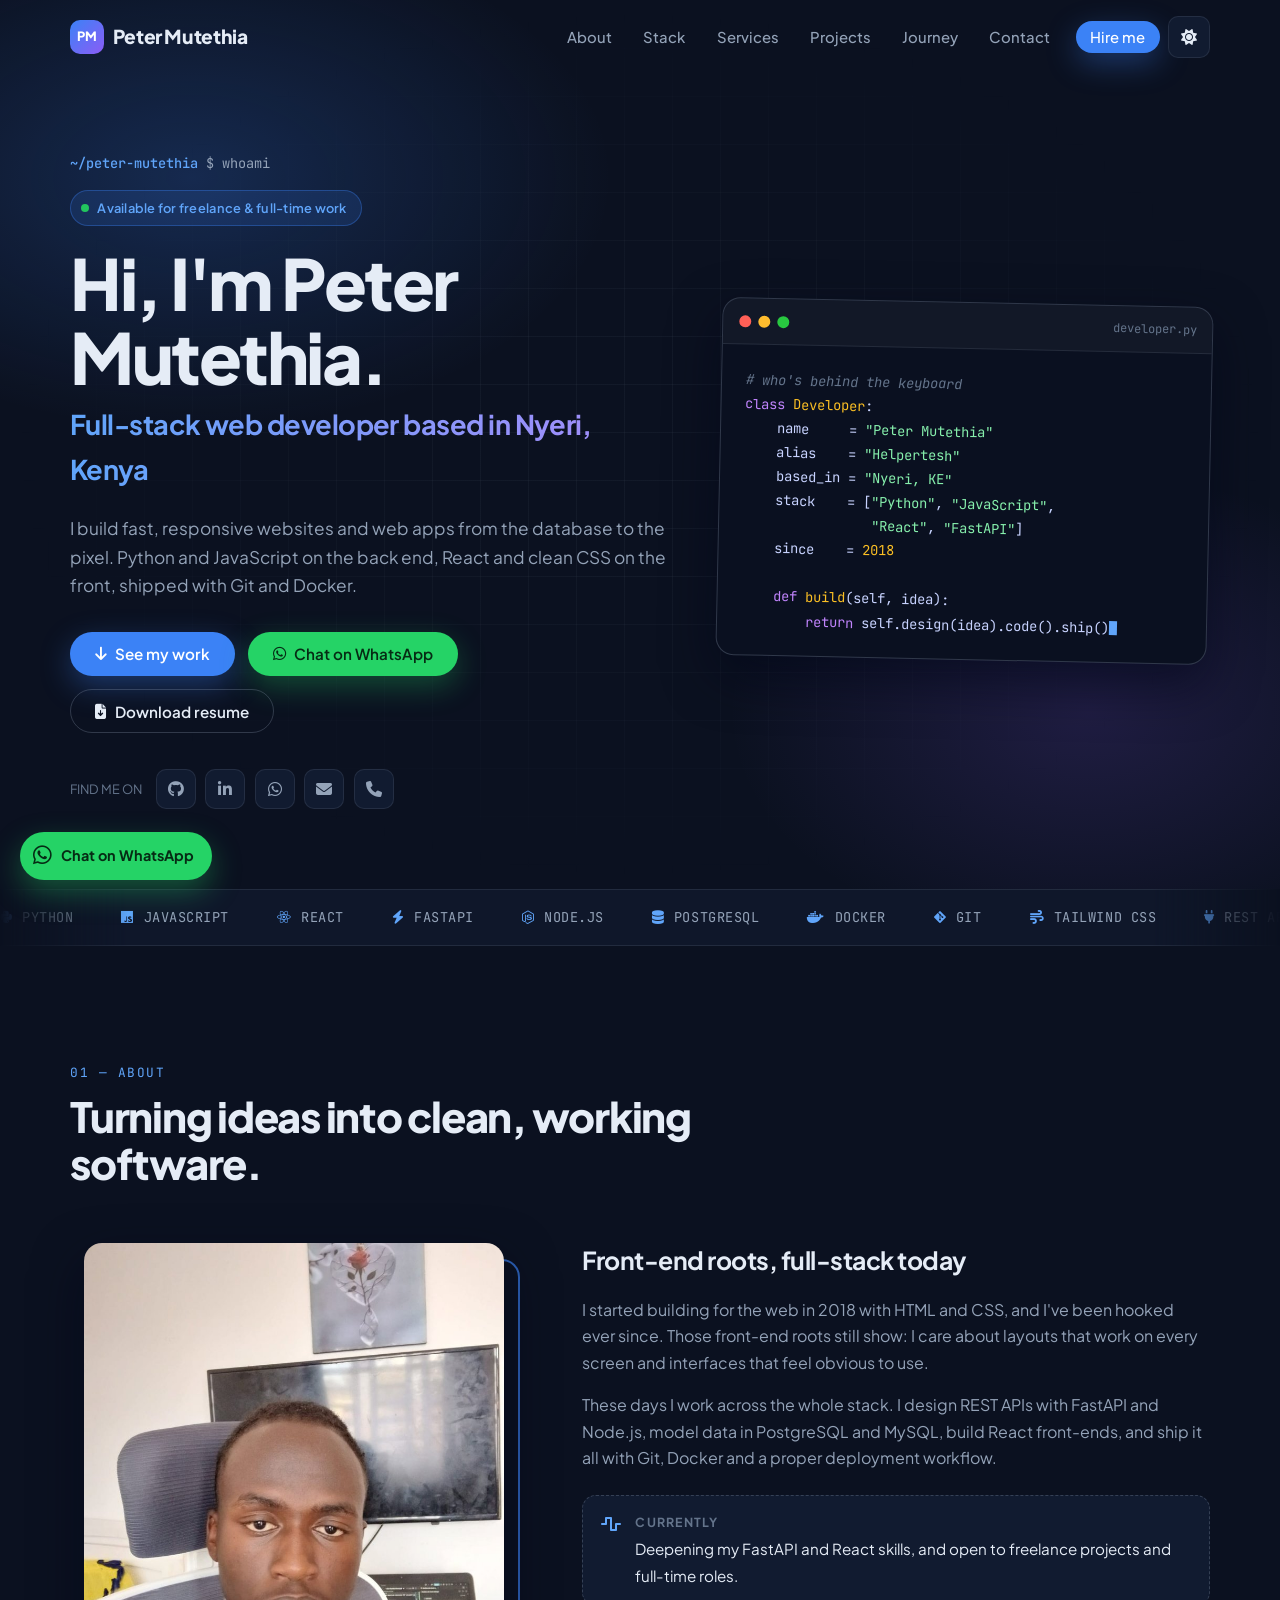
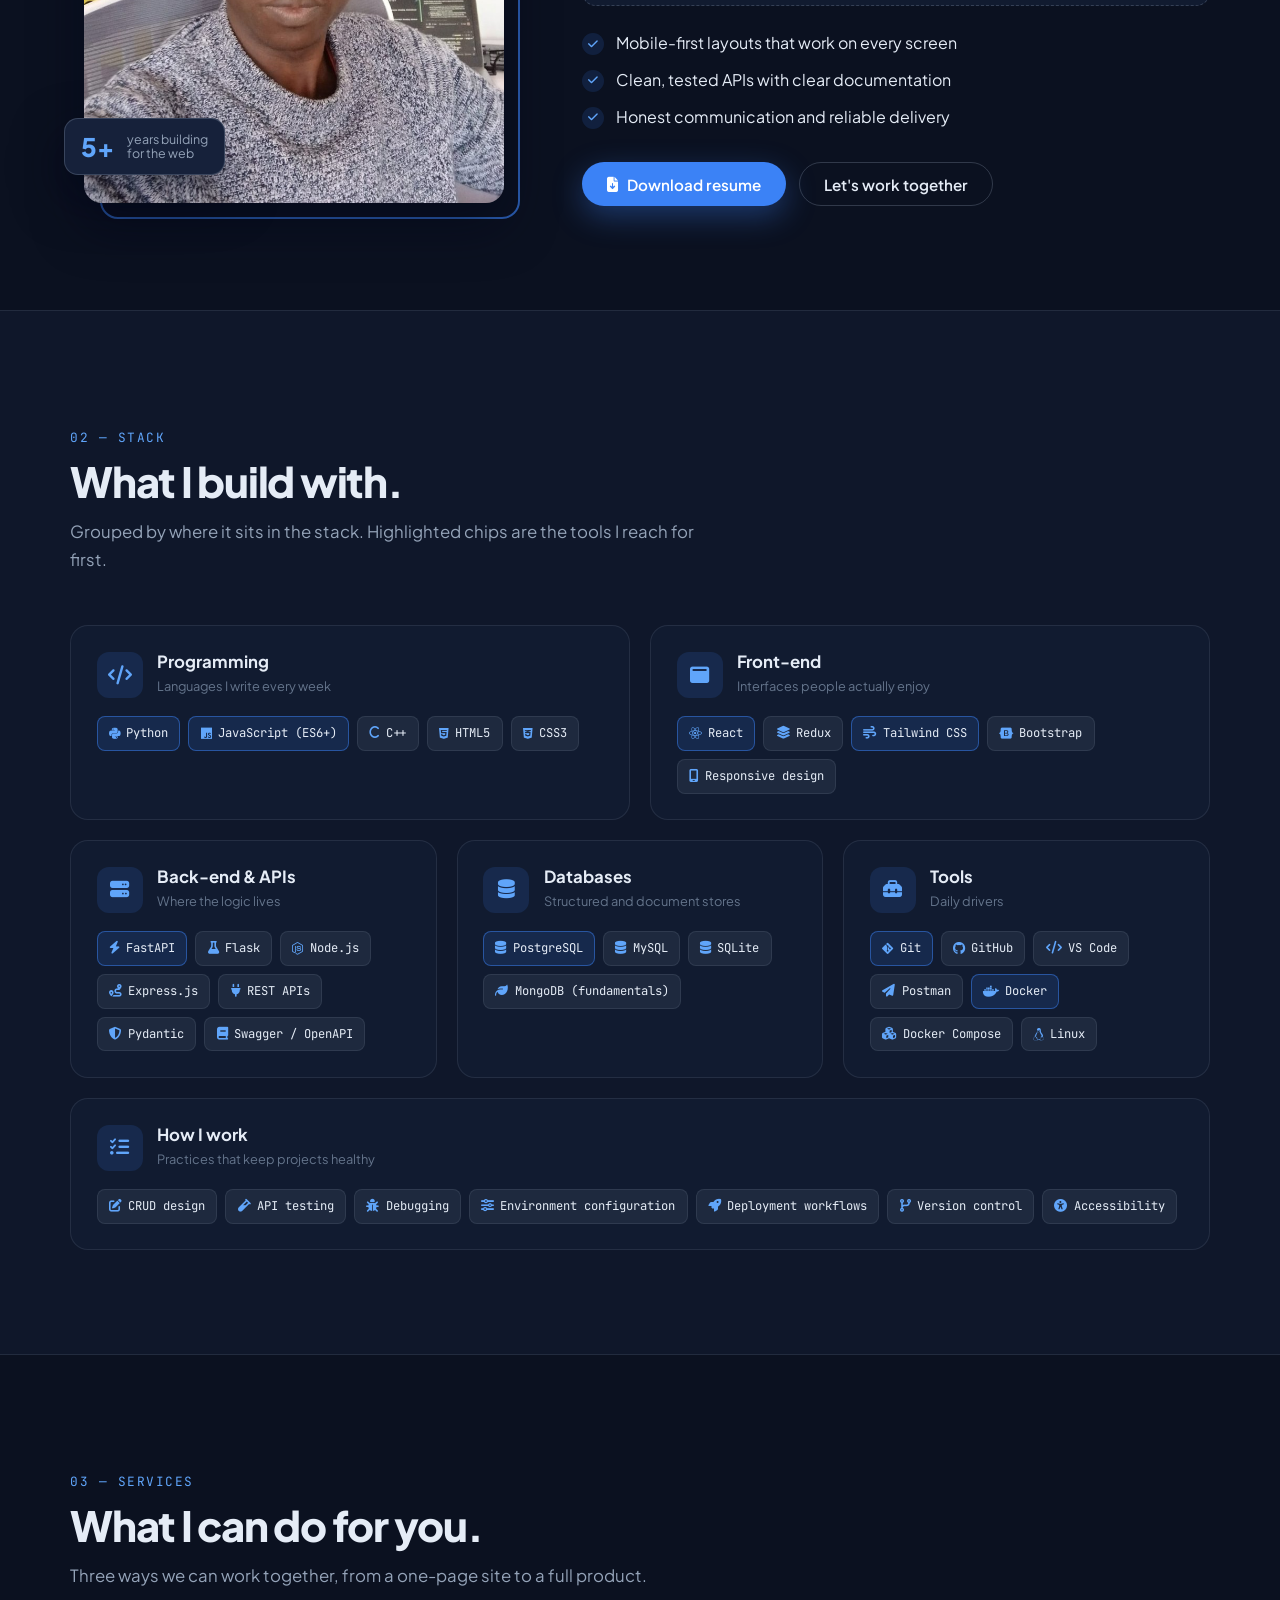
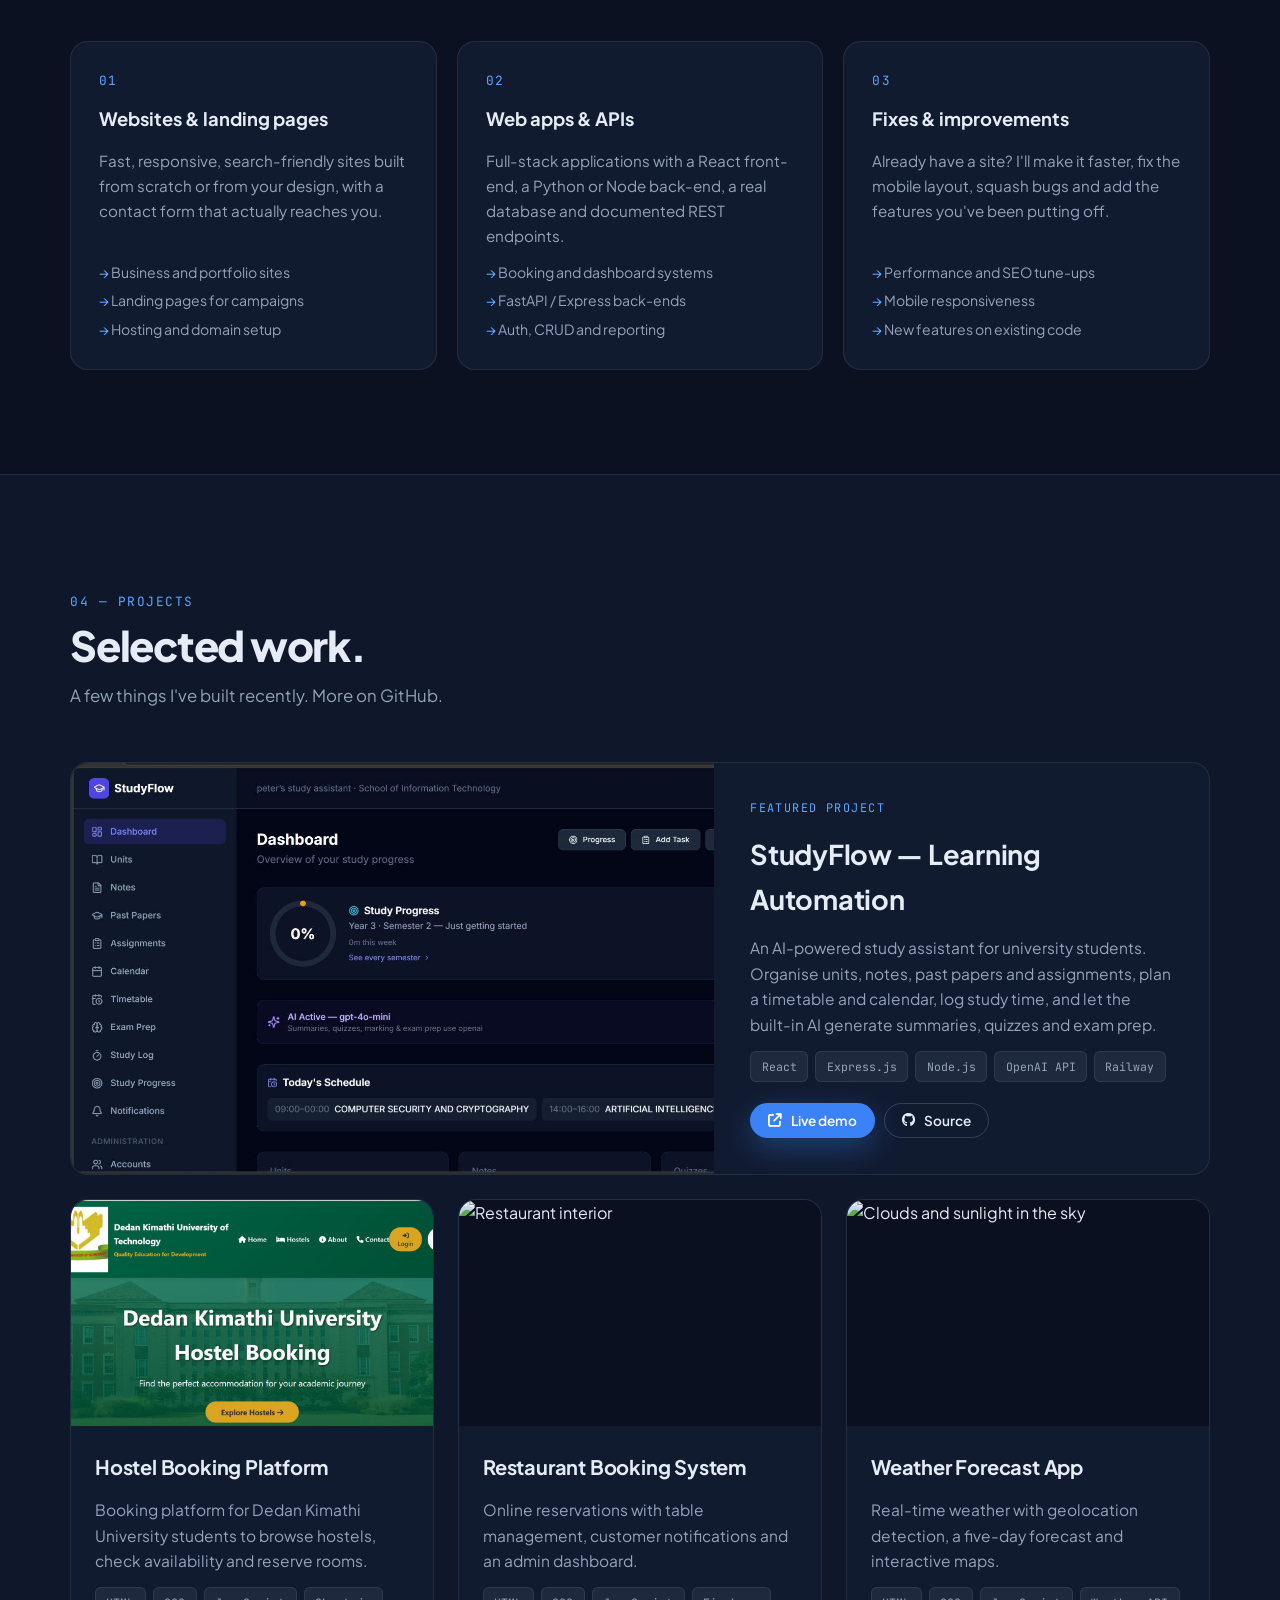
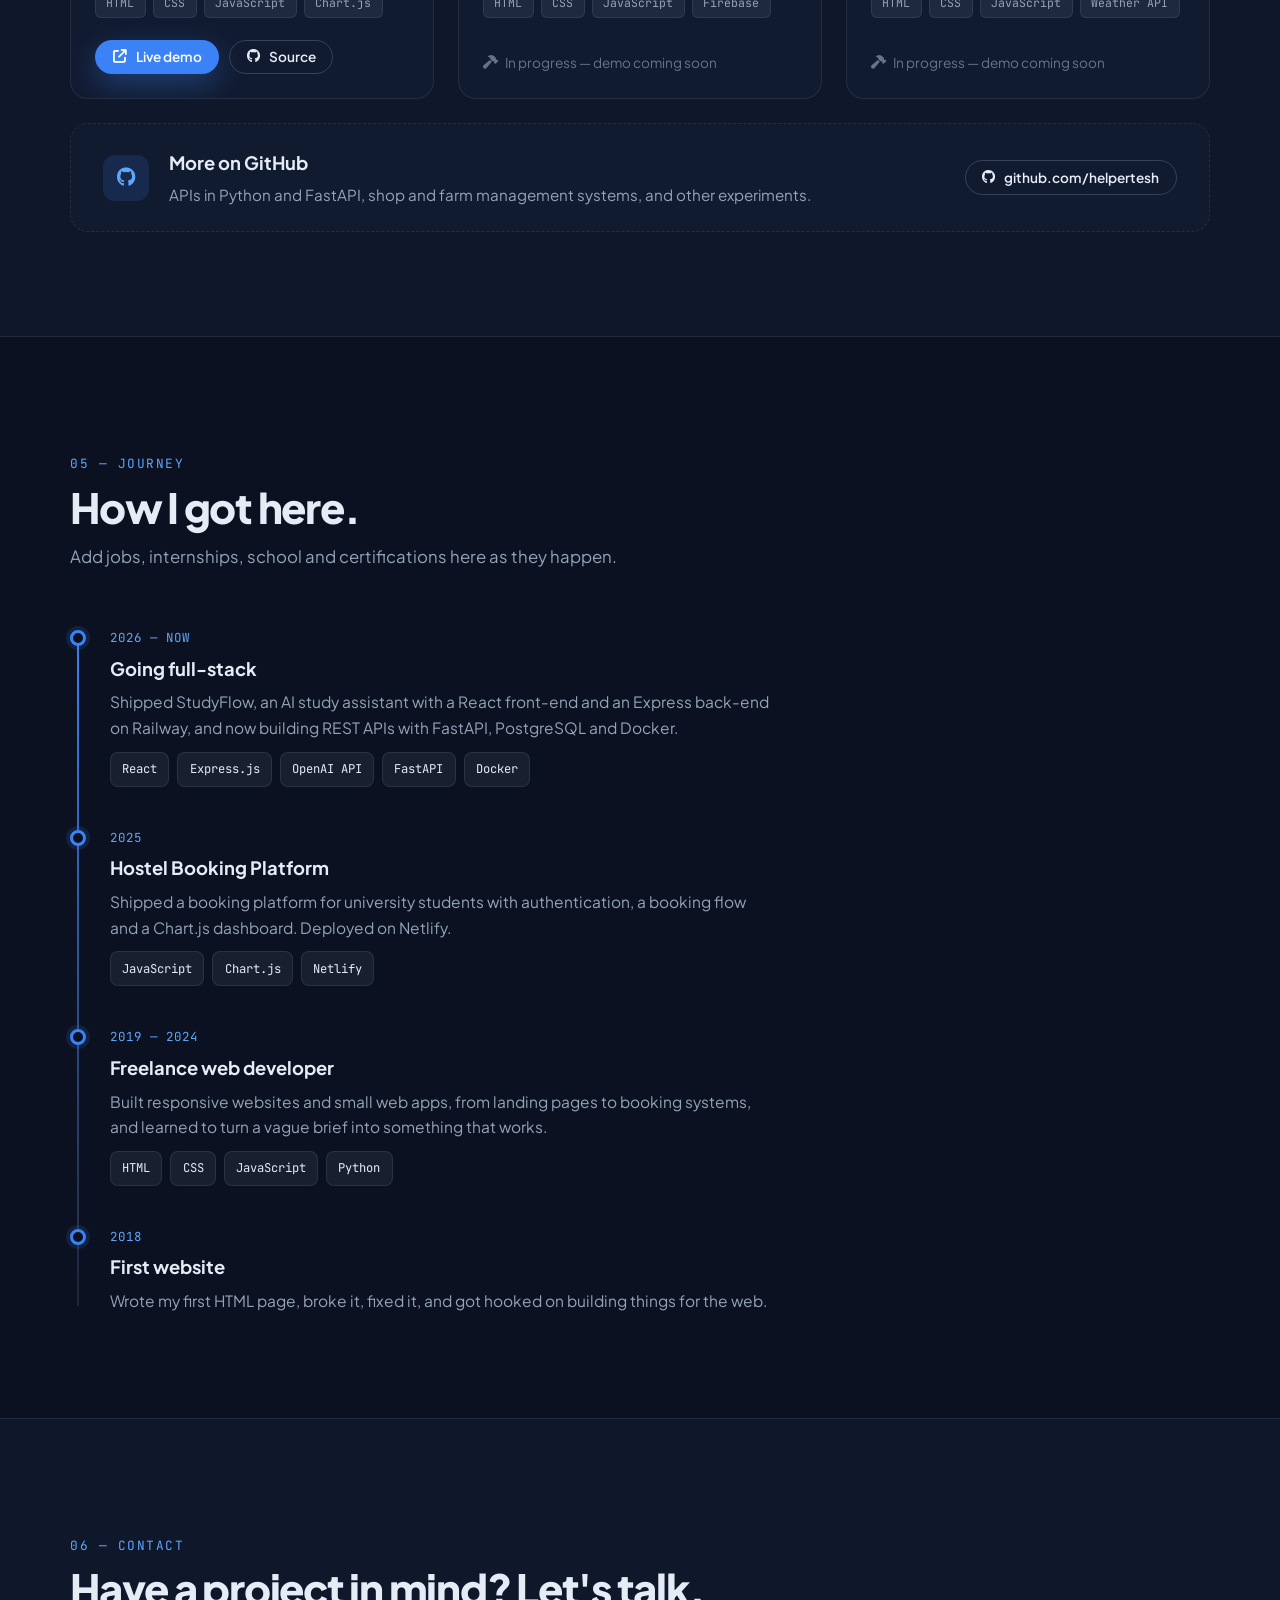
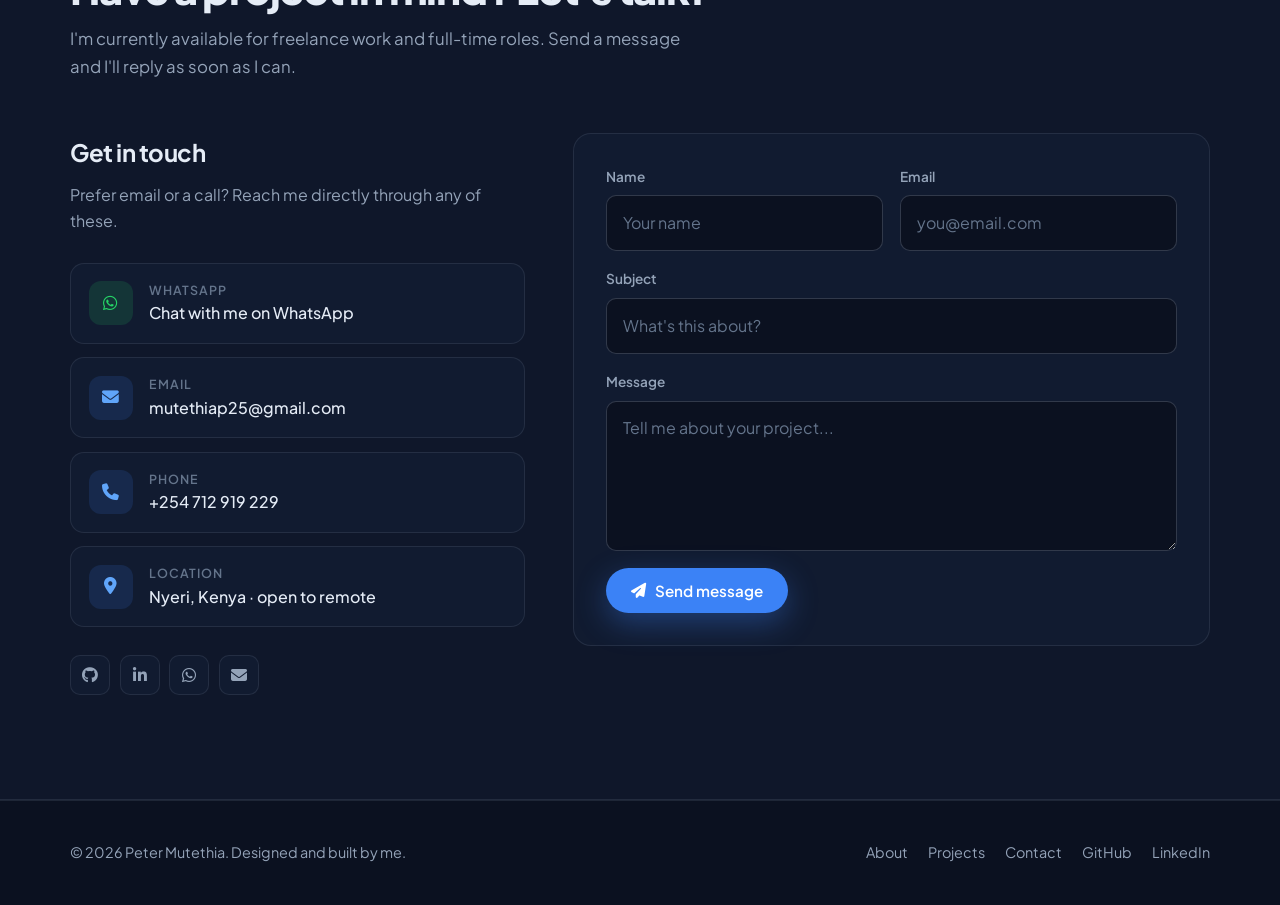
==== commit 165bcf98: "Update portfolio" ====
--- a/deploy/index.html
+++ b/deploy/index.html
@@ -4,13 +4,13 @@
     <meta charset="UTF-8">
     <meta name="viewport" content="width=device-width, initial-scale=1.0">
     <title>Peter Mutethia | Full-Stack Web Developer</title>
-    <meta name="description" content="Peter Mutethia (Helpertesh) is a full-stack web developer in Nairobi, Kenya, building fast, responsive websites and web apps with Python, JavaScript, React and FastAPI.">
+    <meta name="description" content="Peter Mutethia (Helpertesh) is a full-stack web developer in Nyeri, Kenya, building fast, responsive websites and web apps with Python, JavaScript, React and FastAPI.">
     <meta name="theme-color" content="#0b1120">
 
     <!-- Social sharing (what shows up when you paste the link in WhatsApp, LinkedIn, X) -->
     <meta property="og:type" content="website">
     <meta property="og:title" content="Peter Mutethia | Full-Stack Web Developer">
-    <meta property="og:description" content="Fast, responsive websites and web apps. Python, JavaScript, React, FastAPI. Based in Nairobi, Kenya.">
+    <meta property="og:description" content="Fast, responsive websites and web apps. Python, JavaScript, React, FastAPI. Based in Nyeri, Kenya.">
     <meta property="og:image" content="assets/peter.jpg">
     <meta name="twitter:card" content="summary_large_image">
 
@@ -31,8 +31,8 @@
       "jobTitle": "Full-Stack Web Developer",
       "email": "mailto:mutethiap25@gmail.com",
       "telephone": "+254712919229",
-      "address": { "@type": "PostalAddress", "addressLocality": "Nairobi", "addressCountry": "KE" },
-      "sameAs": ["https://github.com/helpertesh"]
+      "address": { "@type": "PostalAddress", "addressLocality": "Nyeri", "addressCountry": "KE" },
+      "sameAs": ["https://github.com/helpertesh", "https://www.linkedin.com/in/peter-mutethia-954aa8364/"]
     }
     </script>
 
@@ -87,7 +87,7 @@
             -webkit-font-smoothing: antialiased; overflow-x: hidden;
             transition: background .3s, color .3s;
         }
-        img { display: block; max-width: 100%; }
+        img { display: block; max-width: 100%; height: auto; }
         a { color: inherit; text-decoration: none; }
         ul { list-style: none; }
         button, input, textarea { font: inherit; color: inherit; }
@@ -234,7 +234,7 @@
         .about-grid { display: grid; grid-template-columns: minmax(0, 5fr) minmax(0, 7fr); gap: 4rem; align-items: center; }
         .about-photo { position: relative; max-width: 420px; justify-self: center; }
         .about-photo::before { content: ""; position: absolute; inset: 0; border-radius: var(--radius); border: 2px solid var(--accent); transform: translate(16px, 16px); opacity: .7; z-index: 0; }
-        .about-photo img { position: relative; z-index: 1; border-radius: var(--radius); aspect-ratio: 4 / 5; object-fit: cover; object-position: center top; box-shadow: var(--shadow); }
+        .about-photo img { position: relative; z-index: 1; width: 100%; height: auto; border-radius: var(--radius); aspect-ratio: 3 / 4; object-fit: cover; object-position: center 35%; box-shadow: var(--shadow); }
         .about-badge {
             position: absolute; z-index: 2; left: -1.25rem; bottom: 1.75rem;
             background: var(--card-2); border: 1px solid var(--border-strong); border-radius: 14px; padding: .8rem 1rem; box-shadow: var(--shadow);
@@ -488,7 +488,7 @@
                     <p class="terminal-line"><b>~/peter-mutethia</b> $ whoami</p>
                     <span class="pill"><span class="dot"></span> Available for freelance &amp; full-time work</span>
                     <h1>Hi, I'm Peter Mutethia.</h1>
-                    <p class="hero-role">Full-stack web developer based in Nairobi, Kenya</p>
+                    <p class="hero-role">Full-stack web developer based in Nyeri, Kenya</p>
                     <p class="lead">I build fast, responsive websites and web apps from the database to the pixel. Python and JavaScript on the back end, React and clean CSS on the front, shipped with Git and Docker.</p>
                     <div class="hero-actions">
                         <a href="#projects" class="btn btn-primary"><i class="fas fa-arrow-down"></i> See my work</a>
@@ -499,6 +499,7 @@
                         <span>FIND ME ON</span>
                         <!-- EDIT: add LinkedIn / X / etc. by copying one of these lines and changing the href + icon -->
                         <a class="icon-link" href="https://github.com/helpertesh" target="_blank" rel="noopener" aria-label="GitHub"><i class="fab fa-github"></i></a>
+                        <a class="icon-link" href="https://www.linkedin.com/in/peter-mutethia-954aa8364/" target="_blank" rel="noopener" aria-label="LinkedIn"><i class="fab fa-linkedin-in"></i></a>
                         <a class="icon-link wa" href="https://wa.me/254712919229?text=Hi%20Peter%2C%20I%20found%20your%20portfolio%20and%20would%20like%20to%20talk%20about%20a%20project." target="_blank" rel="noopener" aria-label="WhatsApp"><i class="fab fa-whatsapp"></i></a>
                         <a class="icon-link" href="mailto:mutethiap25@gmail.com" aria-label="Email"><i class="fas fa-envelope"></i></a>
                         <a class="icon-link" href="tel:+254712919229" aria-label="Phone"><i class="fas fa-phone"></i></a>
@@ -512,7 +513,7 @@
 <span class="kw">class</span> <span class="fn">Developer</span>:
     name     = <span class="str">"Peter Mutethia"</span>
     alias    = <span class="str">"Helpertesh"</span>
-    based_in = <span class="str">"Nairobi, KE"</span>
+    based_in = <span class="str">"Nyeri, KE"</span>
     stack    = [<span class="str">"Python"</span>, <span class="str">"JavaScript"</span>,
                 <span class="str">"React"</span>, <span class="str">"FastAPI"</span>]
     since    = <span class="fn">2018</span>
@@ -550,7 +551,7 @@
                 </header>
                 <div class="about-grid">
                     <div class="about-photo reveal">
-                        <img src="assets/peter.jpg" alt="Peter Mutethia working at a laptop" width="800" height="1200" loading="lazy">
+                        <img src="assets/peter.jpg" alt="Peter Mutethia, software developer" width="800" height="1067" loading="lazy">
                         <div class="about-badge">
                             <span class="num">5+</span>
                             <span class="lbl">years building<br>for the web</span>
@@ -878,11 +879,12 @@
                             </li>
                             <li>
                                 <span class="contact-icon"><i class="fas fa-location-dot"></i></span>
-                                <div><strong>Location</strong><span class="val">Nairobi, Kenya &middot; open to remote</span></div>
+                                <div><strong>Location</strong><span class="val">Nyeri, Kenya &middot; open to remote</span></div>
                             </li>
                         </ul>
                         <div class="social-row">
                             <a class="icon-link" href="https://github.com/helpertesh" target="_blank" rel="noopener" aria-label="GitHub"><i class="fab fa-github"></i></a>
+                            <a class="icon-link" href="https://www.linkedin.com/in/peter-mutethia-954aa8364/" target="_blank" rel="noopener" aria-label="LinkedIn"><i class="fab fa-linkedin-in"></i></a>
                             <a class="icon-link wa" href="https://wa.me/254712919229?text=Hi%20Peter%2C%20I%20found%20your%20portfolio%20and%20would%20like%20to%20talk%20about%20a%20project." target="_blank" rel="noopener" aria-label="WhatsApp"><i class="fab fa-whatsapp"></i></a>
                             <a class="icon-link" href="mailto:mutethiap25@gmail.com" aria-label="Email"><i class="fas fa-envelope"></i></a>
                         </div>
@@ -922,6 +924,7 @@
                 <a href="#projects">Projects</a>
                 <a href="#contact">Contact</a>
                 <a href="https://github.com/helpertesh" target="_blank" rel="noopener">GitHub</a>
+                <a href="https://www.linkedin.com/in/peter-mutethia-954aa8364/" target="_blank" rel="noopener">LinkedIn</a>
             </div>
         </div>
     </footer>
